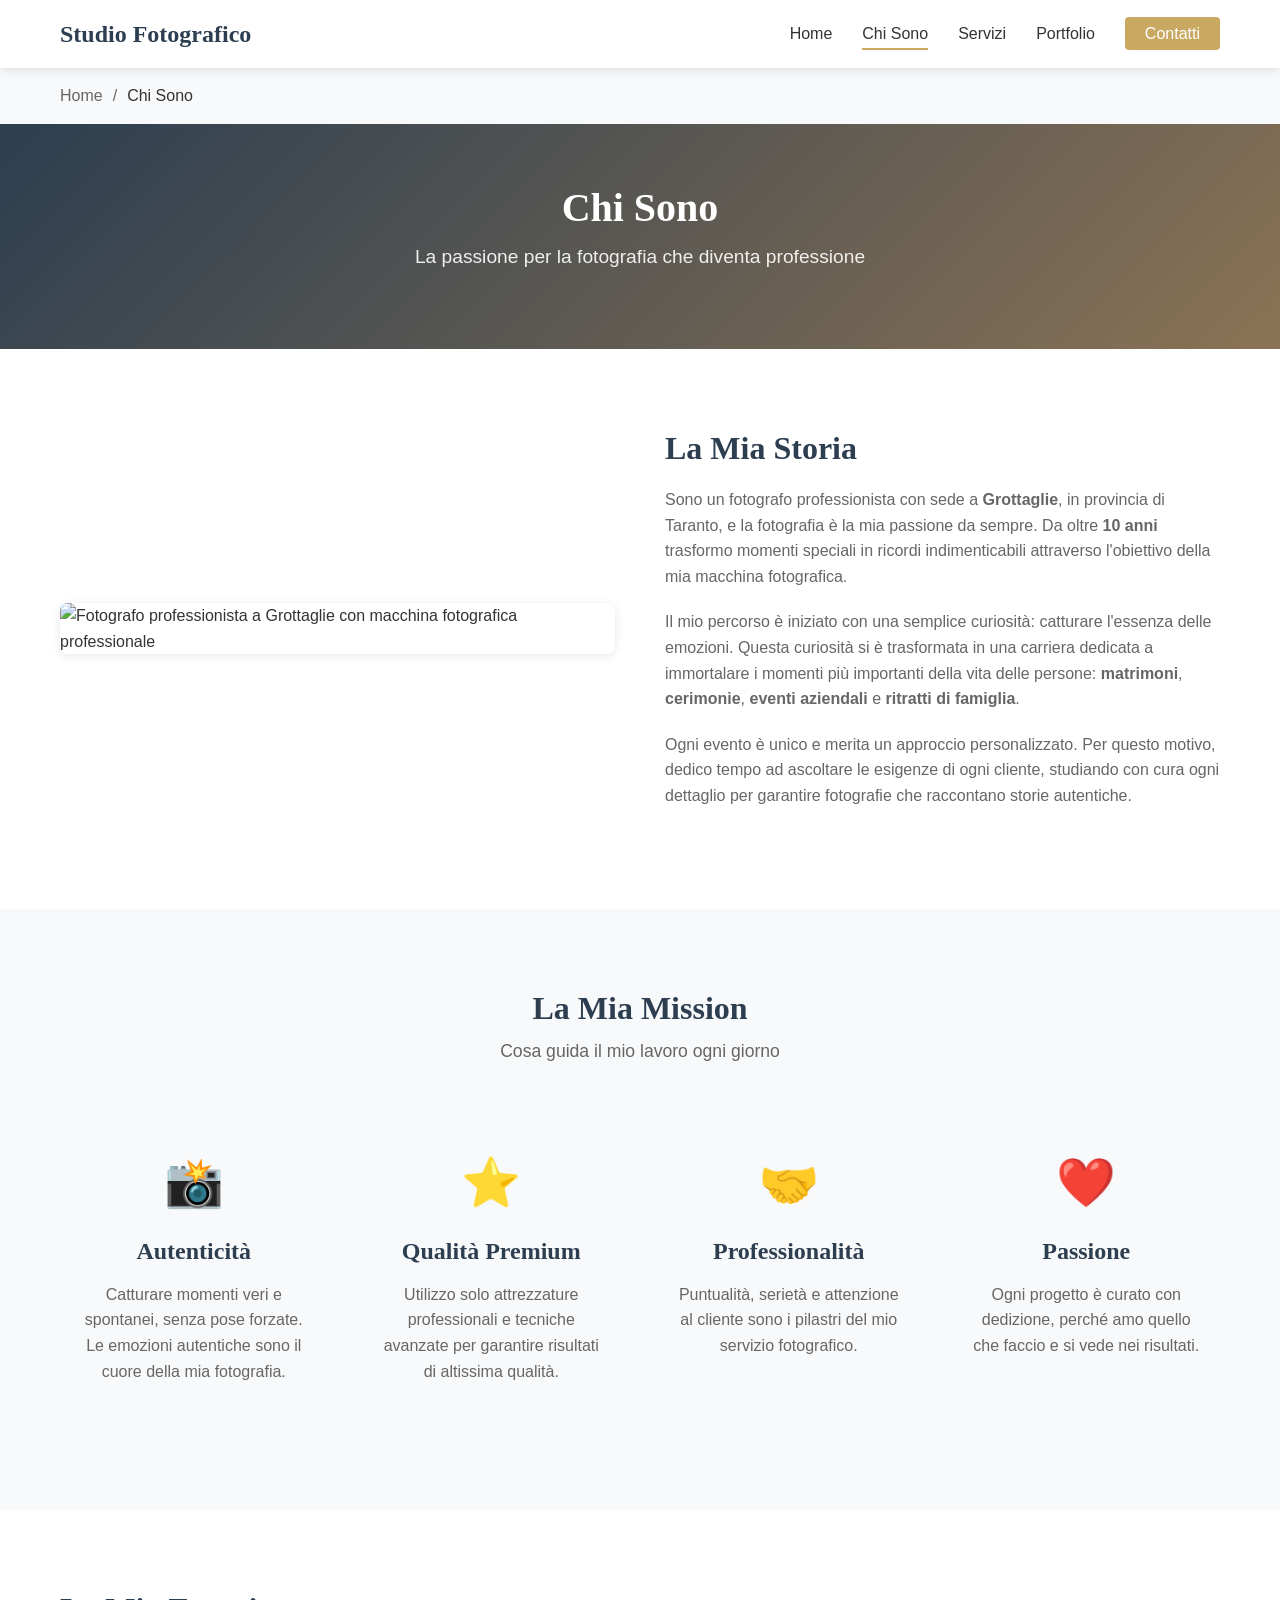
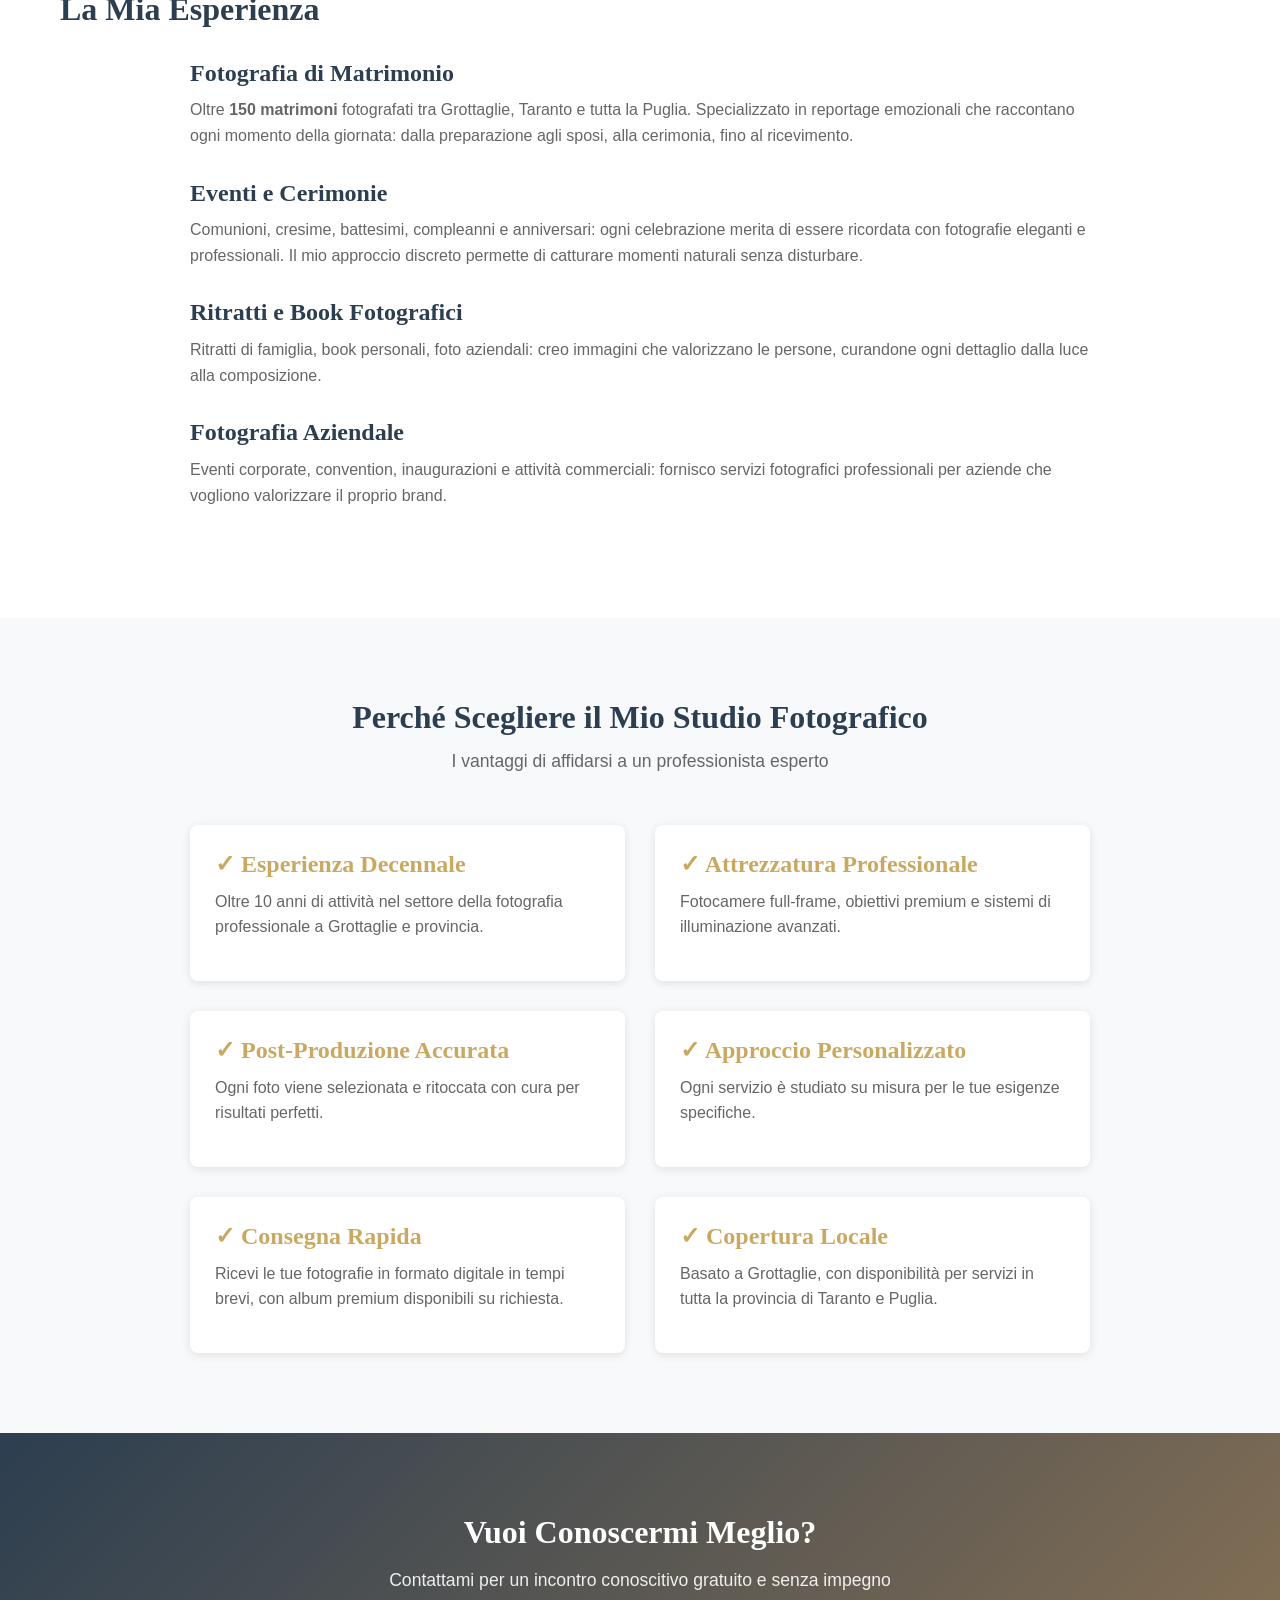
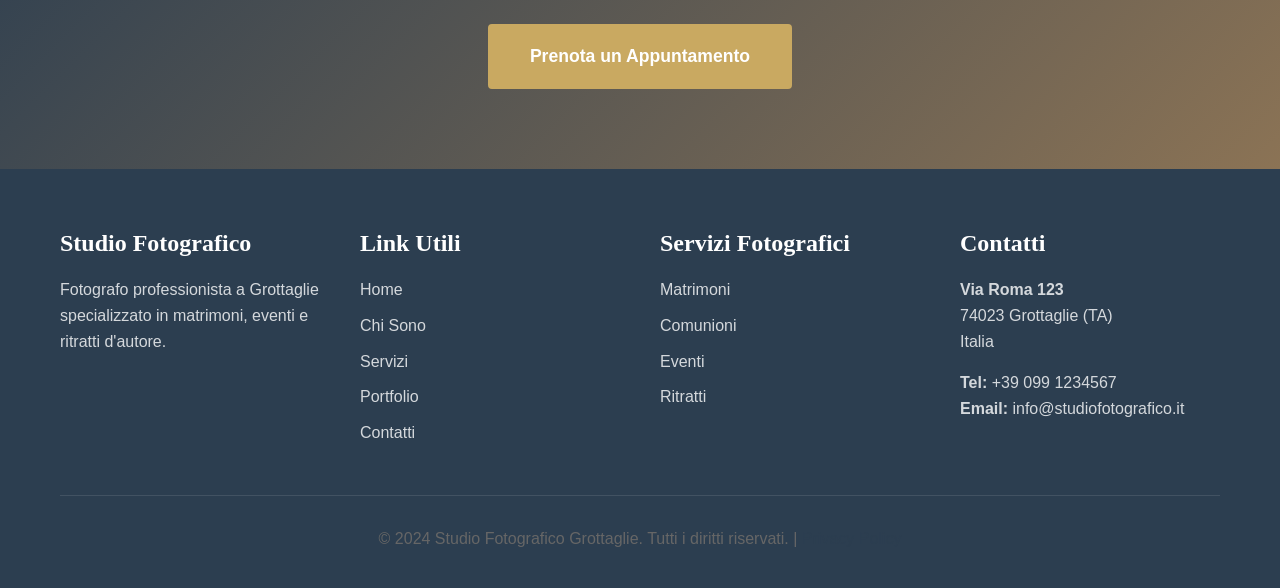
==== about.html @ 4cfaf6b9 "Sito web fotografo completo con SEO e landing pages Implementazione completa di un sito web statico " ====
<!DOCTYPE html>
<html lang="it">
<head>
    <meta charset="UTF-8">
    <meta name="viewport" content="width=device-width, initial-scale=1.0">
    <meta name="description" content="Scopri la storia e la passione dietro al nostro studio fotografico. Fotografo professionista a Grottaglie con oltre 10 anni di esperienza in matrimoni, eventi e ritratti.">
    <meta name="keywords" content="fotografo Grottaglie chi sono, studio fotografico Grottaglie, fotografo professionista Taranto, fotografo esperto matrimoni">
    <meta name="author" content="Studio Fotografico Grottaglie">

    <!-- Open Graph / Facebook -->
    <meta property="og:type" content="website">
    <meta property="og:url" content="https://www.tuodominio.it/about.html">
    <meta property="og:title" content="Chi Sono | Fotografo Professionista a Grottaglie">
    <meta property="og:description" content="Scopri la storia e la passione dietro al nostro studio fotografico. Oltre 10 anni di esperienza in matrimoni, eventi e ritratti.">
    <meta property="og:image" content="https://www.tuodominio.it/images/og-image.jpg">

    <!-- Twitter -->
    <meta property="twitter:card" content="summary_large_image">
    <meta property="twitter:url" content="https://www.tuodominio.it/about.html">
    <meta property="twitter:title" content="Chi Sono | Fotografo Professionista a Grottaglie">
    <meta property="twitter:description" content="Scopri la storia e la passione dietro al nostro studio fotografico.">
    <meta property="twitter:image" content="https://www.tuodominio.it/images/og-image.jpg">

    <title>Chi Sono | Fotografo Professionista a Grottaglie</title>

    <link rel="stylesheet" href="css/style.css">
    <link rel="canonical" href="https://www.tuodominio.it/about.html">
</head>
<body>
    <!-- Navigation -->
    <nav class="navbar" id="navbar">
        <div class="container">
            <a href="index.html" class="logo">Studio Fotografico</a>
            <button class="nav-toggle" id="navToggle" aria-label="Toggle navigation">
                <span></span>
                <span></span>
                <span></span>
            </button>
            <ul class="nav-menu" id="navMenu">
                <li><a href="index.html">Home</a></li>
                <li><a href="about.html" class="active">Chi Sono</a></li>
                <li><a href="services.html">Servizi</a></li>
                <li><a href="portfolio.html">Portfolio</a></li>
                <li><a href="contact.html" class="cta-link">Contatti</a></li>
            </ul>
        </div>
    </nav>

    <!-- Breadcrumb -->
    <nav class="breadcrumb" aria-label="breadcrumb">
        <div class="container">
            <ol>
                <li><a href="index.html">Home</a></li>
                <li aria-current="page">Chi Sono</li>
            </ol>
        </div>
    </nav>

    <!-- Page Header -->
    <header class="page-header">
        <div class="container">
            <h1>Chi Sono</h1>
            <p>La passione per la fotografia che diventa professione</p>
        </div>
    </header>

    <!-- About Story Section -->
    <section class="about-story section">
        <div class="container">
            <div class="about-story-grid">
                <div class="about-story-image">
                    <img src="images/photographer.jpg" alt="Fotografo professionista a Grottaglie con macchina fotografica professionale" loading="lazy">
                </div>
                <div class="about-story-content">
                    <h2>La Mia Storia</h2>
                    <p>Sono un fotografo professionista con sede a <strong>Grottaglie</strong>, in provincia di Taranto, e la fotografia è la mia passione da sempre. Da oltre <strong>10 anni</strong> trasformo momenti speciali in ricordi indimenticabili attraverso l'obiettivo della mia macchina fotografica.</p>

                    <p>Il mio percorso è iniziato con una semplice curiosità: catturare l'essenza delle emozioni. Questa curiosità si è trasformata in una carriera dedicata a immortalare i momenti più importanti della vita delle persone: <strong>matrimoni</strong>, <strong>cerimonie</strong>, <strong>eventi aziendali</strong> e <strong>ritratti di famiglia</strong>.</p>

                    <p>Ogni evento è unico e merita un approccio personalizzato. Per questo motivo, dedico tempo ad ascoltare le esigenze di ogni cliente, studiando con cura ogni dettaglio per garantire fotografie che raccontano storie autentiche.</p>
                </div>
            </div>
        </div>
    </section>

    <!-- Mission Section -->
    <section class="mission section section-alt">
        <div class="container">
            <div class="section-header">
                <h2>La Mia Mission</h2>
                <p>Cosa guida il mio lavoro ogni giorno</p>
            </div>
            <div class="mission-grid">
                <article class="mission-card">
                    <div class="mission-icon">📸</div>
                    <h3>Autenticità</h3>
                    <p>Catturare momenti veri e spontanei, senza pose forzate. Le emozioni autentiche sono il cuore della mia fotografia.</p>
                </article>
                <article class="mission-card">
                    <div class="mission-icon">⭐</div>
                    <h3>Qualità Premium</h3>
                    <p>Utilizzo solo attrezzature professionali e tecniche avanzate per garantire risultati di altissima qualità.</p>
                </article>
                <article class="mission-card">
                    <div class="mission-icon">🤝</div>
                    <h3>Professionalità</h3>
                    <p>Puntualità, serietà e attenzione al cliente sono i pilastri del mio servizio fotografico.</p>
                </article>
                <article class="mission-card">
                    <div class="mission-icon">❤️</div>
                    <h3>Passione</h3>
                    <p>Ogni progetto è curato con dedizione, perché amo quello che faccio e si vede nei risultati.</p>
                </article>
            </div>
        </div>
    </section>

    <!-- Experience Section -->
    <section class="experience section">
        <div class="container">
            <h2>La Mia Esperienza</h2>
            <div class="experience-content">
                <div class="experience-item">
                    <h3>Fotografia di Matrimonio</h3>
                    <p>Oltre <strong>150 matrimoni</strong> fotografati tra Grottaglie, Taranto e tutta la Puglia. Specializzato in reportage emozionali che raccontano ogni momento della giornata: dalla preparazione agli sposi, alla cerimonia, fino al ricevimento.</p>
                </div>
                <div class="experience-item">
                    <h3>Eventi e Cerimonie</h3>
                    <p>Comunioni, cresime, battesimi, compleanni e anniversari: ogni celebrazione merita di essere ricordata con fotografie eleganti e professionali. Il mio approccio discreto permette di catturare momenti naturali senza disturbare.</p>
                </div>
                <div class="experience-item">
                    <h3>Ritratti e Book Fotografici</h3>
                    <p>Ritratti di famiglia, book personali, foto aziendali: creo immagini che valorizzano le persone, curandone ogni dettaglio dalla luce alla composizione.</p>
                </div>
                <div class="experience-item">
                    <h3>Fotografia Aziendale</h3>
                    <p>Eventi corporate, convention, inaugurazioni e attività commerciali: fornisco servizi fotografici professionali per aziende che vogliono valorizzare il proprio brand.</p>
                </div>
            </div>
        </div>
    </section>

    <!-- Why Choose Section -->
    <section class="why-choose section section-alt">
        <div class="container">
            <div class="section-header">
                <h2>Perché Scegliere il Mio Studio Fotografico</h2>
                <p>I vantaggi di affidarsi a un professionista esperto</p>
            </div>
            <div class="why-choose-grid">
                <div class="why-choose-item">
                    <h3>✓ Esperienza Decennale</h3>
                    <p>Oltre 10 anni di attività nel settore della fotografia professionale a Grottaglie e provincia.</p>
                </div>
                <div class="why-choose-item">
                    <h3>✓ Attrezzatura Professionale</h3>
                    <p>Fotocamere full-frame, obiettivi premium e sistemi di illuminazione avanzati.</p>
                </div>
                <div class="why-choose-item">
                    <h3>✓ Post-Produzione Accurata</h3>
                    <p>Ogni foto viene selezionata e ritoccata con cura per risultati perfetti.</p>
                </div>
                <div class="why-choose-item">
                    <h3>✓ Approccio Personalizzato</h3>
                    <p>Ogni servizio è studiato su misura per le tue esigenze specifiche.</p>
                </div>
                <div class="why-choose-item">
                    <h3>✓ Consegna Rapida</h3>
                    <p>Ricevi le tue fotografie in formato digitale in tempi brevi, con album premium disponibili su richiesta.</p>
                </div>
                <div class="why-choose-item">
                    <h3>✓ Copertura Locale</h3>
                    <p>Basato a Grottaglie, con disponibilità per servizi in tutta la provincia di Taranto e Puglia.</p>
                </div>
            </div>
        </div>
    </section>

    <!-- CTA Section -->
    <section class="cta-section section">
        <div class="container">
            <div class="cta-content">
                <h2>Vuoi Conoscermi Meglio?</h2>
                <p>Contattami per un incontro conoscitivo gratuito e senza impegno</p>
                <a href="contact.html" class="btn btn-primary btn-large">Prenota un Appuntamento</a>
            </div>
        </div>
    </section>

    <!-- Footer -->
    <footer class="footer">
        <div class="container">
            <div class="footer-grid">
                <div class="footer-col">
                    <h3>Studio Fotografico</h3>
                    <p>Fotografo professionista a Grottaglie specializzato in matrimoni, eventi e ritratti d'autore.</p>
                </div>
                <div class="footer-col">
                    <h3>Link Utili</h3>
                    <ul>
                        <li><a href="index.html">Home</a></li>
                        <li><a href="about.html">Chi Sono</a></li>
                        <li><a href="services.html">Servizi</a></li>
                        <li><a href="portfolio.html">Portfolio</a></li>
                        <li><a href="contact.html">Contatti</a></li>
                    </ul>
                </div>
                <div class="footer-col">
                    <h3>Servizi Fotografici</h3>
                    <ul>
                        <li><a href="services.html#matrimoni">Matrimoni</a></li>
                        <li><a href="services.html#comunioni">Comunioni</a></li>
                        <li><a href="services.html#eventi">Eventi</a></li>
                        <li><a href="services.html#ritratti">Ritratti</a></li>
                    </ul>
                </div>
                <div class="footer-col">
                    <h3>Contatti</h3>
                    <address>
                        <p><strong>Via Roma 123</strong><br>
                        74023 Grottaglie (TA)<br>
                        Italia</p>
                        <p><strong>Tel:</strong> <a href="tel:+390991234567">+39 099 1234567</a><br>
                        <strong>Email:</strong> <a href="mailto:info@studiofotografico.it">info@studiofotografico.it</a></p>
                    </address>
                </div>
            </div>
            <div class="footer-bottom">
                <p>&copy; 2024 Studio Fotografico Grottaglie. Tutti i diritti riservati. | <a href="#">Privacy Policy</a></p>
            </div>
        </div>
    </footer>

    <script src="js/main.js"></script>
</body>
</html>
---- css/style.css ----
/* ==========================================
   FOTOGRAFO GROTTAGLIE - STYLE.CSS
   Professional, SEO-optimized, responsive CSS
   ========================================== */

/* CSS VARIABLES */
:root {
    --primary-color: #2c3e50;
    --secondary-color: #c9a961;
    --accent-color: #8b7355;
    --text-dark: #333333;
    --text-light: #666666;
    --bg-light: #f8f9fa;
    --bg-white: #ffffff;
    --border-color: #e0e0e0;
    --shadow: 0 2px 10px rgba(0, 0, 0, 0.1);
    --shadow-hover: 0 4px 20px rgba(0, 0, 0, 0.15);
    --transition: all 0.3s ease;
    --font-primary: 'Segoe UI', Tahoma, Geneva, Verdana, sans-serif;
    --font-heading: Georgia, 'Times New Roman', serif;
}

/* RESET & BASE */
* {
    margin: 0;
    padding: 0;
    box-sizing: border-box;
}

html {
    scroll-behavior: smooth;
    font-size: 16px;
}

body {
    font-family: var(--font-primary);
    color: var(--text-dark);
    line-height: 1.6;
    background-color: var(--bg-white);
    overflow-x: hidden;
}

img {
    max-width: 100%;
    height: auto;
    display: block;
}

a {
    color: var(--primary-color);
    text-decoration: none;
    transition: var(--transition);
}

a:hover {
    color: var(--secondary-color);
}

/* TYPOGRAPHY */
h1, h2, h3, h4, h5, h6 {
    font-family: var(--font-heading);
    line-height: 1.2;
    margin-bottom: 1rem;
    color: var(--primary-color);
}

h1 {
    font-size: 2.5rem;
    font-weight: 700;
}

h2 {
    font-size: 2rem;
    font-weight: 600;
}

h3 {
    font-size: 1.5rem;
    font-weight: 600;
}

p {
    margin-bottom: 1rem;
    color: var(--text-light);
}

/* CONTAINER */
.container {
    max-width: 1200px;
    margin: 0 auto;
    padding: 0 20px;
}

/* SECTIONS */
.section {
    padding: 80px 0;
}

.section-sm {
    padding: 40px 0;
}

.section-alt {
    background-color: var(--bg-light);
}

.section-header {
    text-align: center;
    margin-bottom: 50px;
}

.section-header h2 {
    margin-bottom: 10px;
}

.section-header p {
    font-size: 1.1rem;
    color: var(--text-light);
}

/* BUTTONS */
.btn {
    display: inline-block;
    padding: 12px 30px;
    border-radius: 4px;
    font-weight: 600;
    text-align: center;
    cursor: pointer;
    transition: var(--transition);
    border: 2px solid transparent;
    font-size: 1rem;
}

.btn-primary {
    background-color: var(--secondary-color);
    color: var(--bg-white);
    border-color: var(--secondary-color);
}

.btn-primary:hover {
    background-color: var(--accent-color);
    border-color: var(--accent-color);
    color: var(--bg-white);
    transform: translateY(-2px);
    box-shadow: var(--shadow-hover);
}

.btn-secondary {
    background-color: transparent;
    color: var(--bg-white);
    border-color: var(--bg-white);
}

.btn-secondary:hover {
    background-color: var(--bg-white);
    color: var(--primary-color);
}

.btn-outline {
    background-color: transparent;
    color: var(--primary-color);
    border-color: var(--primary-color);
}

.btn-outline:hover {
    background-color: var(--primary-color);
    color: var(--bg-white);
}

.btn-large {
    padding: 16px 40px;
    font-size: 1.1rem;
}

.btn-small {
    padding: 8px 20px;
    font-size: 0.9rem;
}

/* NAVIGATION */
.navbar {
    background-color: var(--bg-white);
    box-shadow: var(--shadow);
    position: sticky;
    top: 0;
    z-index: 1000;
    transition: var(--transition);
}

.navbar .container {
    display: flex;
    justify-content: space-between;
    align-items: center;
    padding: 15px 20px;
}

.logo {
    font-size: 1.5rem;
    font-weight: 700;
    font-family: var(--font-heading);
    color: var(--primary-color);
}

.nav-menu {
    display: flex;
    list-style: none;
    gap: 30px;
    align-items: center;
}

.nav-menu a {
    font-weight: 500;
    color: var(--text-dark);
    padding: 8px 0;
    position: relative;
}

.nav-menu a::after {
    content: '';
    position: absolute;
    bottom: 0;
    left: 0;
    width: 0;
    height: 2px;
    background-color: var(--secondary-color);
    transition: var(--transition);
}

.nav-menu a:hover::after,
.nav-menu a.active::after {
    width: 100%;
}

.cta-link {
    background-color: var(--secondary-color);
    color: var(--bg-white) !important;
    padding: 8px 20px !important;
    border-radius: 4px;
}

.cta-link:hover {
    background-color: var(--accent-color);
}

.cta-link::after {
    display: none;
}

.nav-toggle {
    display: none;
    flex-direction: column;
    background: none;
    border: none;
    cursor: pointer;
    gap: 5px;
}

.nav-toggle span {
    width: 25px;
    height: 3px;
    background-color: var(--primary-color);
    transition: var(--transition);
}

/* BREADCRUMB */
.breadcrumb {
    background-color: var(--bg-light);
    padding: 15px 0;
}

.breadcrumb ol {
    display: flex;
    list-style: none;
    gap: 10px;
    align-items: center;
}

.breadcrumb ol li:not(:last-child)::after {
    content: '/';
    margin-left: 10px;
    color: var(--text-light);
}

.breadcrumb a {
    color: var(--text-light);
}

.breadcrumb a:hover {
    color: var(--secondary-color);
}

/* HERO SECTION */
.hero {
    position: relative;
    height: 90vh;
    min-height: 600px;
    display: flex;
    align-items: center;
    justify-content: center;
    background-image: url('../images/hero-bg.jpg');
    background-size: cover;
    background-position: center;
    background-attachment: fixed;
    color: var(--bg-white);
    text-align: center;
}

.hero-overlay {
    position: absolute;
    top: 0;
    left: 0;
    width: 100%;
    height: 100%;
    background: linear-gradient(135deg, rgba(44, 62, 80, 0.8), rgba(139, 115, 85, 0.6));
}

.hero-content {
    position: relative;
    z-index: 2;
    max-width: 800px;
    padding: 0 20px;
    animation: fadeInUp 1s ease;
}

.hero-title {
    font-size: 3rem;
    color: var(--bg-white);
    margin-bottom: 20px;
    text-shadow: 2px 2px 4px rgba(0, 0, 0, 0.3);
}

.hero-subtitle {
    font-size: 1.3rem;
    margin-bottom: 30px;
    color: var(--bg-white);
}

.hero-content .btn {
    margin: 10px;
}

.scroll-indicator {
    position: absolute;
    bottom: 30px;
    left: 50%;
    transform: translateX(-50%);
    animation: bounce 2s infinite;
    color: var(--bg-white);
}

/* PAGE HEADER */
.page-header {
    background: linear-gradient(135deg, var(--primary-color), var(--accent-color));
    color: var(--bg-white);
    padding: 60px 0;
    text-align: center;
}

.page-header h1 {
    color: var(--bg-white);
    font-size: 2.5rem;
    margin-bottom: 10px;
}

.page-header p {
    font-size: 1.2rem;
    color: rgba(255, 255, 255, 0.9);
}

/* SERVICES PREVIEW */
.services-grid {
    display: grid;
    grid-template-columns: repeat(auto-fit, minmax(300px, 1fr));
    gap: 30px;
}

.service-card {
    background: var(--bg-white);
    padding: 40px 30px;
    border-radius: 8px;
    box-shadow: var(--shadow);
    text-align: center;
    transition: var(--transition);
}

.service-card:hover {
    transform: translateY(-10px);
    box-shadow: var(--shadow-hover);
}

.service-icon {
    font-size: 3rem;
    margin-bottom: 20px;
}

.service-card h3 {
    margin-bottom: 15px;
}

.service-link {
    display: inline-block;
    margin-top: 15px;
    color: var(--secondary-color);
    font-weight: 600;
}

.service-link:hover {
    color: var(--accent-color);
}

/* ABOUT PREVIEW */
.about-preview-grid {
    display: grid;
    grid-template-columns: 1fr 1fr;
    gap: 50px;
    align-items: center;
}

.about-preview-image img {
    border-radius: 8px;
    box-shadow: var(--shadow);
}

.about-preview-content h2 {
    margin-bottom: 20px;
}

.about-preview-content .btn {
    margin-top: 20px;
}

/* PORTFOLIO PREVIEW */
.portfolio-grid {
    display: grid;
    grid-template-columns: repeat(auto-fit, minmax(250px, 1fr));
    gap: 20px;
    margin-bottom: 40px;
}

.portfolio-item {
    position: relative;
    overflow: hidden;
    border-radius: 8px;
    aspect-ratio: 1 / 1;
    cursor: pointer;
}

.portfolio-item img {
    width: 100%;
    height: 100%;
    object-fit: cover;
    transition: var(--transition);
}

.portfolio-overlay {
    position: absolute;
    top: 0;
    left: 0;
    width: 100%;
    height: 100%;
    background: rgba(44, 62, 80, 0.8);
    display: flex;
    align-items: center;
    justify-content: center;
    opacity: 0;
    transition: var(--transition);
    color: var(--bg-white);
    font-size: 1.2rem;
    font-weight: 600;
}

.portfolio-item:hover img {
    transform: scale(1.1);
}

.portfolio-item:hover .portfolio-overlay {
    opacity: 1;
}

.text-center {
    text-align: center;
}

/* TESTIMONIALS */
.testimonials-grid {
    display: grid;
    grid-template-columns: repeat(auto-fit, minmax(300px, 1fr));
    gap: 30px;
}

.testimonial-card {
    background: var(--bg-white);
    padding: 30px;
    border-radius: 8px;
    box-shadow: var(--shadow);
}

.testimonial-stars {
    color: var(--secondary-color);
    font-size: 1.3rem;
    margin-bottom: 15px;
}

.testimonial-text {
    font-style: italic;
    margin-bottom: 15px;
    color: var(--text-dark);
}

.testimonial-author {
    font-weight: 600;
    color: var(--primary-color);
}

/* CTA SECTION */
.cta-section {
    background: linear-gradient(135deg, var(--primary-color), var(--accent-color));
    color: var(--bg-white);
    text-align: center;
}

.cta-content h2 {
    color: var(--bg-white);
    margin-bottom: 15px;
}

.cta-content p {
    color: rgba(255, 255, 255, 0.9);
    font-size: 1.1rem;
    margin-bottom: 30px;
}

/* ABOUT PAGE */
.about-story-grid {
    display: grid;
    grid-template-columns: 1fr 1fr;
    gap: 50px;
    align-items: center;
}

.about-story-image img {
    border-radius: 8px;
    box-shadow: var(--shadow);
}

.about-story-content h2 {
    margin-bottom: 20px;
}

.about-story-content p {
    margin-bottom: 20px;
}

.mission-grid {
    display: grid;
    grid-template-columns: repeat(auto-fit, minmax(250px, 1fr));
    gap: 30px;
}

.mission-card {
    text-align: center;
    padding: 30px 20px;
}

.mission-icon {
    font-size: 3rem;
    margin-bottom: 15px;
}

.experience-content {
    max-width: 900px;
    margin: 30px auto;
}

.experience-item {
    margin-bottom: 30px;
}

.experience-item h3 {
    margin-bottom: 10px;
}

.why-choose-grid {
    display: grid;
    grid-template-columns: repeat(auto-fit, minmax(300px, 1fr));
    gap: 30px;
    max-width: 900px;
    margin: 0 auto;
}

.why-choose-item {
    background: var(--bg-white);
    padding: 25px;
    border-radius: 8px;
    box-shadow: var(--shadow);
}

.why-choose-item h3 {
    color: var(--secondary-color);
    margin-bottom: 10px;
}

/* SERVICES PAGE */
.services-nav {
    background-color: var(--bg-light);
}

.quick-nav {
    display: flex;
    flex-wrap: wrap;
    justify-content: center;
    gap: 15px;
}

.quick-nav a {
    padding: 10px 20px;
    background-color: var(--bg-white);
    border-radius: 4px;
    color: var(--primary-color);
    font-weight: 500;
    box-shadow: var(--shadow);
    transition: var(--transition);
}

.quick-nav a:hover {
    background-color: var(--secondary-color);
    color: var(--bg-white);
}

.service-detail-grid {
    display: grid;
    grid-template-columns: 1fr 1fr;
    gap: 50px;
    align-items: start;
}

.service-detail-grid-reverse {
    direction: rtl;
}

.service-detail-grid-reverse > * {
    direction: ltr;
}

.service-detail-image img {
    border-radius: 8px;
    box-shadow: var(--shadow);
}

.service-intro {
    font-size: 1.1rem;
    color: var(--text-dark);
    font-weight: 500;
    margin-bottom: 25px;
}

.service-list {
    list-style: none;
    margin: 20px 0;
}

.service-list li {
    padding: 8px 0;
    color: var(--text-light);
}

.service-detail-content .btn {
    margin-top: 20px;
    margin-right: 10px;
}

.pricing-content {
    max-width: 800px;
    margin: 0 auto;
    text-align: center;
}

/* PORTFOLIO PAGE */
.portfolio-filter {
    background-color: var(--bg-light);
}

.filter-buttons {
    display: flex;
    flex-wrap: wrap;
    justify-content: center;
    gap: 15px;
}

.filter-btn {
    padding: 10px 25px;
    background-color: var(--bg-white);
    border: 2px solid var(--border-color);
    border-radius: 4px;
    cursor: pointer;
    font-weight: 500;
    color: var(--text-dark);
    transition: var(--transition);
}

.filter-btn:hover,
.filter-btn.active {
    background-color: var(--secondary-color);
    color: var(--bg-white);
    border-color: var(--secondary-color);
}

.gallery-grid {
    display: grid;
    grid-template-columns: repeat(auto-fill, minmax(300px, 1fr));
    gap: 20px;
}

.gallery-item {
    position: relative;
    overflow: hidden;
    border-radius: 8px;
    aspect-ratio: 4 / 3;
}

.gallery-item img {
    width: 100%;
    height: 100%;
    object-fit: cover;
    transition: var(--transition);
}

.gallery-overlay {
    position: absolute;
    top: 0;
    left: 0;
    width: 100%;
    height: 100%;
    background: rgba(44, 62, 80, 0.9);
    display: flex;
    flex-direction: column;
    align-items: center;
    justify-content: center;
    opacity: 0;
    transition: var(--transition);
    padding: 20px;
    text-align: center;
}

.gallery-overlay h3 {
    color: var(--bg-white);
    margin-bottom: 5px;
}

.gallery-overlay p {
    color: rgba(255, 255, 255, 0.8);
    margin-bottom: 15px;
}

.gallery-view-btn {
    padding: 8px 20px;
    background-color: var(--secondary-color);
    color: var(--bg-white);
    border: none;
    border-radius: 4px;
    cursor: pointer;
    font-weight: 600;
    transition: var(--transition);
}

.gallery-view-btn:hover {
    background-color: var(--accent-color);
}

.gallery-item:hover img {
    transform: scale(1.1);
}

.gallery-item:hover .gallery-overlay {
    opacity: 1;
}

.gallery-item.hidden {
    display: none;
}

/* LIGHTBOX */
.lightbox {
    display: none;
    position: fixed;
    top: 0;
    left: 0;
    width: 100%;
    height: 100%;
    background-color: rgba(0, 0, 0, 0.95);
    z-index: 9999;
    align-items: center;
    justify-content: center;
}

.lightbox.active {
    display: flex;
}

.lightbox-content {
    max-width: 90%;
    max-height: 90%;
    position: relative;
}

.lightbox-content img {
    max-width: 100%;
    max-height: 80vh;
    border-radius: 4px;
}

.lightbox-caption {
    text-align: center;
    color: var(--bg-white);
    margin-top: 20px;
}

.lightbox-caption h3 {
    color: var(--bg-white);
}

.lightbox-caption p {
    color: rgba(255, 255, 255, 0.8);
}

.lightbox-close,
.lightbox-prev,
.lightbox-next {
    position: absolute;
    background: rgba(255, 255, 255, 0.1);
    color: var(--bg-white);
    border: none;
    font-size: 2rem;
    cursor: pointer;
    padding: 10px 15px;
    transition: var(--transition);
    border-radius: 4px;
}

.lightbox-close {
    top: 20px;
    right: 20px;
}

.lightbox-prev {
    top: 50%;
    left: 20px;
    transform: translateY(-50%);
}

.lightbox-next {
    top: 50%;
    right: 20px;
    transform: translateY(-50%);
}

.lightbox-close:hover,
.lightbox-prev:hover,
.lightbox-next:hover {
    background: rgba(255, 255, 255, 0.3);
}

/* CONTACT PAGE */
.contact-grid {
    display: grid;
    grid-template-columns: 1.5fr 1fr;
    gap: 50px;
}

.contact-form-wrapper h2 {
    margin-bottom: 15px;
}

.form-intro {
    margin-bottom: 30px;
    color: var(--text-light);
}

.contact-form {
    background: var(--bg-white);
}

.form-group {
    margin-bottom: 20px;
}

.form-group label {
    display: block;
    margin-bottom: 8px;
    font-weight: 500;
    color: var(--text-dark);
}

.form-group input,
.form-group select,
.form-group textarea {
    width: 100%;
    padding: 12px;
    border: 2px solid var(--border-color);
    border-radius: 4px;
    font-family: var(--font-primary);
    font-size: 1rem;
    transition: var(--transition);
}

.form-group input:focus,
.form-group select:focus,
.form-group textarea:focus {
    outline: none;
    border-color: var(--secondary-color);
}

.checkbox-label {
    display: flex;
    align-items: start;
    gap: 10px;
    font-weight: 400;
}

.checkbox-label input {
    width: auto;
    margin-top: 5px;
}

.form-note {
    font-size: 0.9rem;
    color: var(--text-light);
    margin-top: 10px;
}

.hidden {
    display: none;
}

.contact-info-card {
    background: var(--bg-white);
    padding: 30px;
    border-radius: 8px;
    box-shadow: var(--shadow);
    margin-bottom: 30px;
}

.contact-info-card h2 {
    margin-bottom: 15px;
}

.contact-info-item {
    display: flex;
    gap: 20px;
    margin: 25px 0;
}

.contact-info-icon {
    font-size: 2rem;
}

.contact-info-content h3 {
    font-size: 1.1rem;
    margin-bottom: 5px;
}

.contact-info-content address {
    font-style: normal;
    color: var(--text-light);
}

.contact-map {
    background: var(--bg-white);
    padding: 30px;
    border-radius: 8px;
    box-shadow: var(--shadow);
}

.contact-map h3 {
    margin-bottom: 15px;
}

.map-container {
    margin: 20px 0;
    border-radius: 8px;
    overflow: hidden;
}

.map-container img {
    width: 100%;
}

.faq-grid {
    display: grid;
    grid-template-columns: repeat(auto-fit, minmax(350px, 1fr));
    gap: 30px;
    max-width: 1000px;
    margin: 0 auto;
}

.faq-item {
    background: var(--bg-white);
    padding: 25px;
    border-radius: 8px;
    box-shadow: var(--shadow);
}

.faq-item h3 {
    margin-bottom: 10px;
    font-size: 1.1rem;
}

/* FOOTER */
.footer {
    background-color: var(--primary-color);
    color: var(--bg-white);
    padding: 60px 0 20px;
}

.footer-grid {
    display: grid;
    grid-template-columns: repeat(auto-fit, minmax(250px, 1fr));
    gap: 40px;
    margin-bottom: 40px;
}

.footer-col h3 {
    color: var(--bg-white);
    margin-bottom: 20px;
}

.footer-col p,
.footer-col address {
    color: rgba(255, 255, 255, 0.8);
    font-style: normal;
}

.footer-col ul {
    list-style: none;
}

.footer-col ul li {
    margin-bottom: 10px;
}

.footer-col a {
    color: rgba(255, 255, 255, 0.8);
}

.footer-col a:hover {
    color: var(--secondary-color);
}

.footer-bottom {
    text-align: center;
    padding-top: 30px;
    border-top: 1px solid rgba(255, 255, 255, 0.1);
    color: rgba(255, 255, 255, 0.7);
}

/* ANIMATIONS */
@keyframes fadeInUp {
    from {
        opacity: 0;
        transform: translateY(30px);
    }
    to {
        opacity: 1;
        transform: translateY(0);
    }
}

@keyframes bounce {
    0%, 20%, 50%, 80%, 100% {
        transform: translateX(-50%) translateY(0);
    }
    40% {
        transform: translateX(-50%) translateY(-10px);
    }
    60% {
        transform: translateX(-50%) translateY(-5px);
    }
}

/* RESPONSIVE DESIGN */
@media (max-width: 768px) {
    /* Typography */
    h1 {
        font-size: 2rem;
    }

    h2 {
        font-size: 1.7rem;
    }

    .hero-title {
        font-size: 2rem;
    }

    /* Navigation */
    .nav-toggle {
        display: flex;
    }

    .nav-menu {
        position: absolute;
        top: 100%;
        left: 0;
        width: 100%;
        background-color: var(--bg-white);
        flex-direction: column;
        padding: 20px;
        gap: 0;
        box-shadow: var(--shadow);
        max-height: 0;
        overflow: hidden;
        transition: max-height 0.3s ease;
    }

    .nav-menu.active {
        max-height: 400px;
    }

    .nav-menu li {
        width: 100%;
        text-align: center;
        padding: 10px 0;
        border-bottom: 1px solid var(--border-color);
    }

    /* Grids */
    .about-preview-grid,
    .about-story-grid,
    .service-detail-grid,
    .contact-grid {
        grid-template-columns: 1fr;
        gap: 30px;
    }

    .service-detail-grid-reverse {
        direction: ltr;
    }

    .portfolio-grid,
    .gallery-grid {
        grid-template-columns: repeat(auto-fit, minmax(200px, 1fr));
        gap: 15px;
    }

    /* Sections */
    .section {
        padding: 50px 0;
    }

    .hero {
        height: 70vh;
        min-height: 500px;
    }

    .hero-content .btn {
        display: block;
        margin: 10px auto;
        max-width: 250px;
    }

    /* Contact */
    .contact-grid {
        grid-template-columns: 1fr;
    }

    /* FAQ */
    .faq-grid {
        grid-template-columns: 1fr;
    }
}

@media (max-width: 480px) {
    /* Typography */
    h1 {
        font-size: 1.7rem;
    }

    .hero-title {
        font-size: 1.7rem;
    }

    .hero-subtitle {
        font-size: 1.1rem;
    }

    /* Grids */
    .services-grid,
    .testimonials-grid,
    .mission-grid {
        grid-template-columns: 1fr;
    }

    .gallery-grid,
    .portfolio-grid {
        grid-template-columns: 1fr;
    }

    /* Lightbox */
    .lightbox-prev {
        left: 10px;
    }

    .lightbox-next {
        right: 10px;
    }
}

/* PERFORMANCE OPTIMIZATIONS */
@media (prefers-reduced-motion: reduce) {
    * {
        animation-duration: 0.01ms !important;
        animation-iteration-count: 1 !important;
        transition-duration: 0.01ms !important;
    }
}
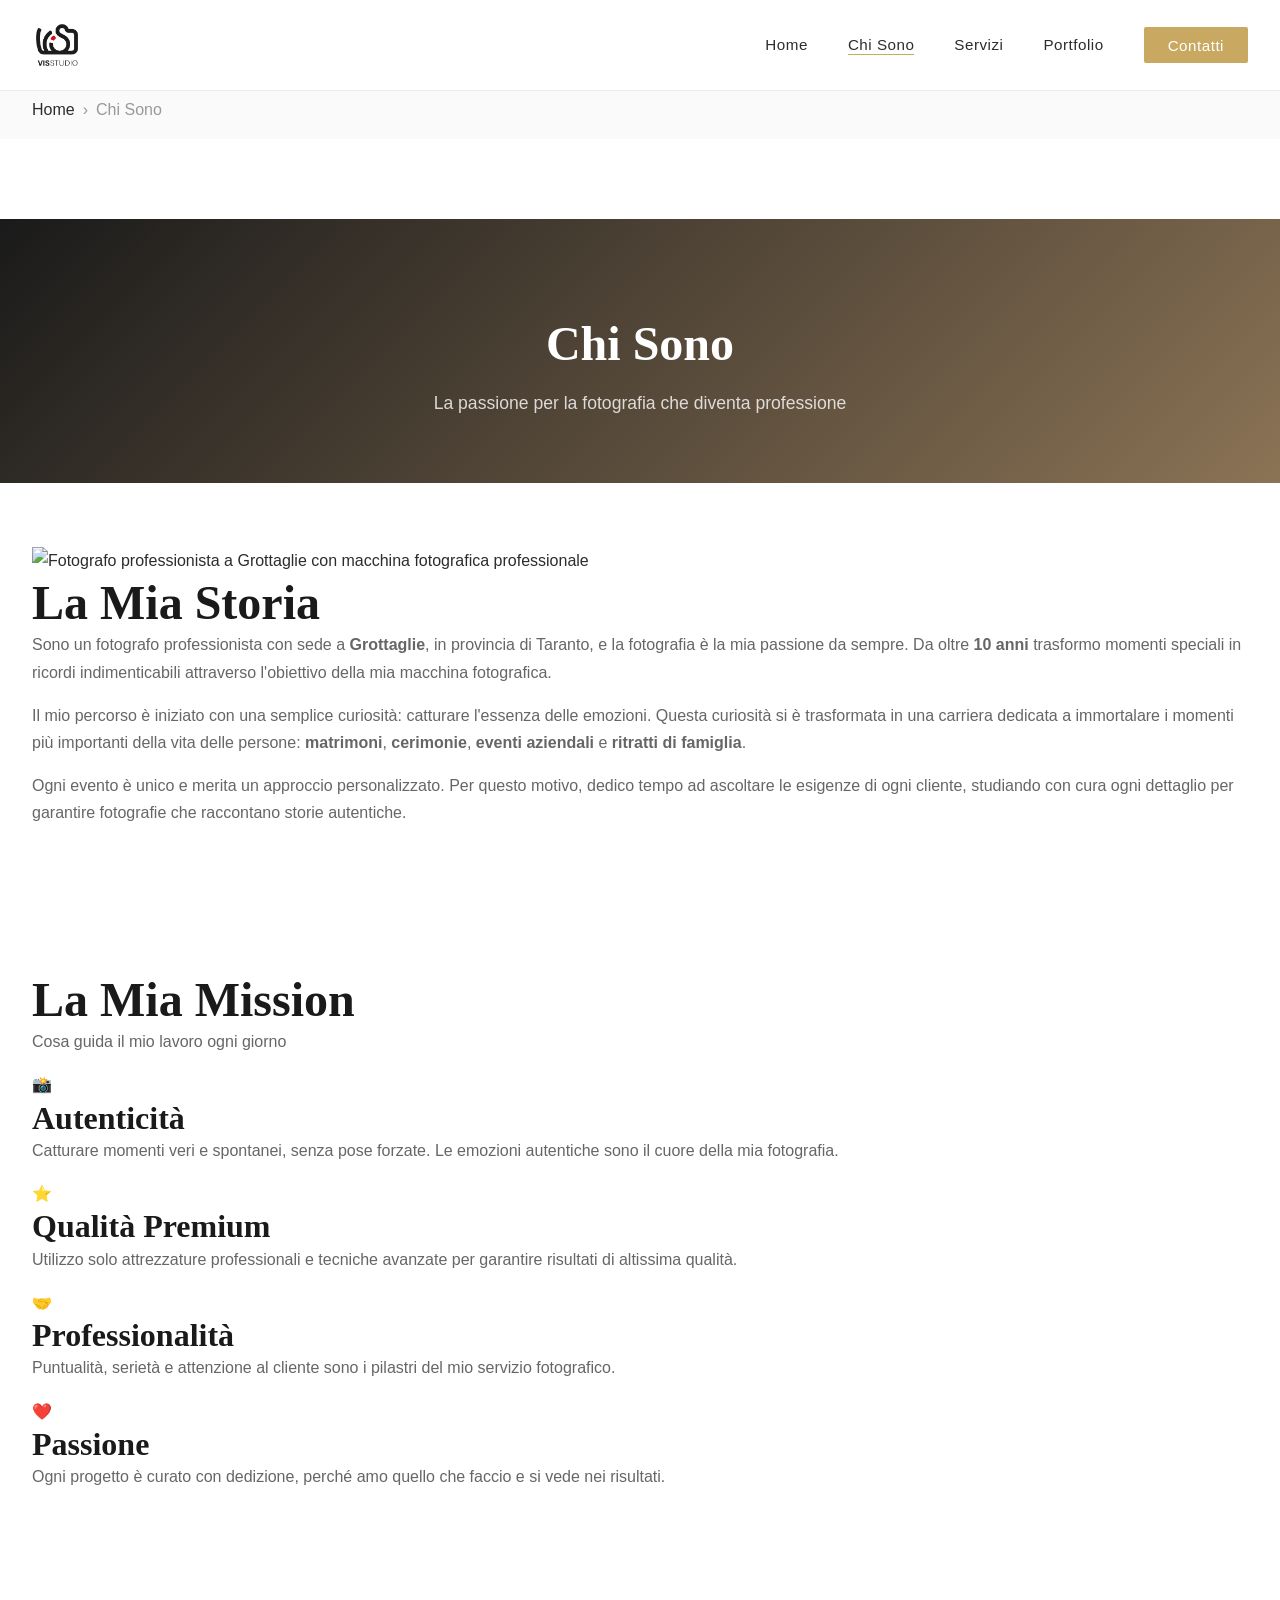
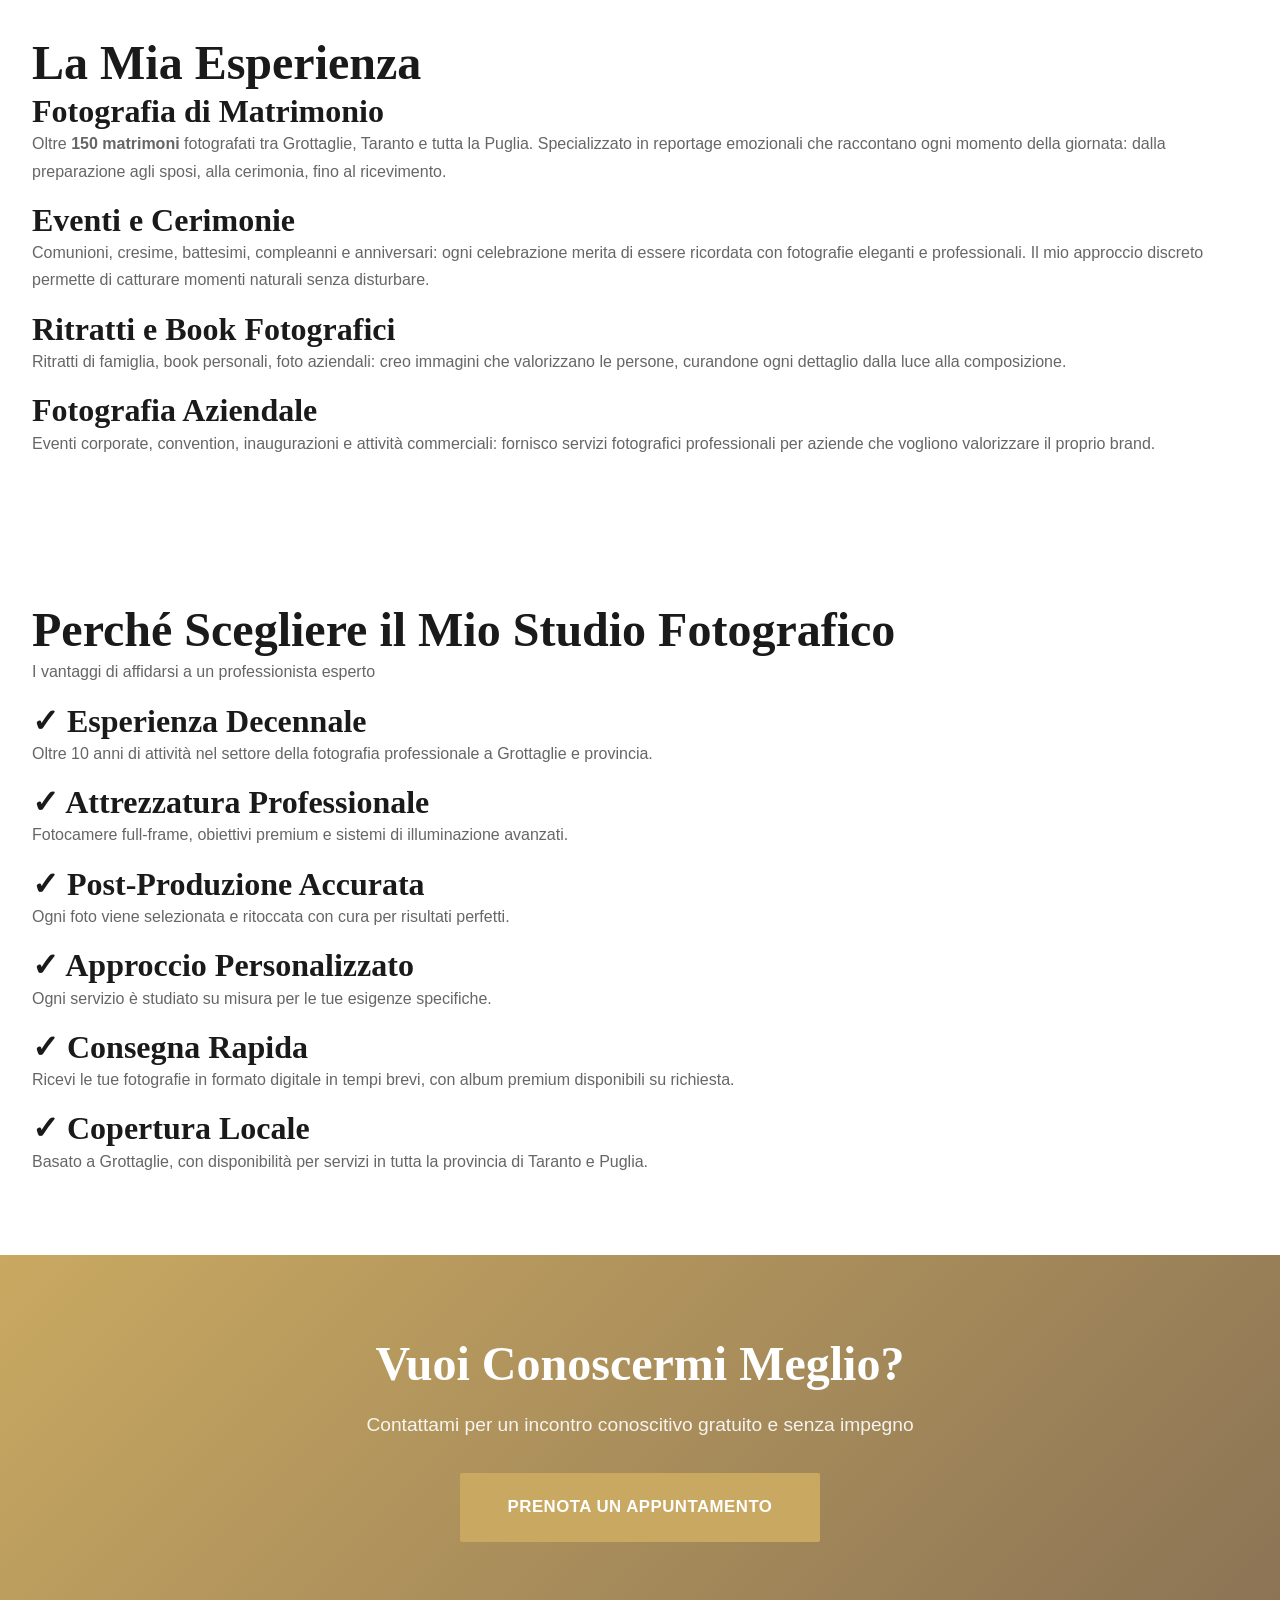
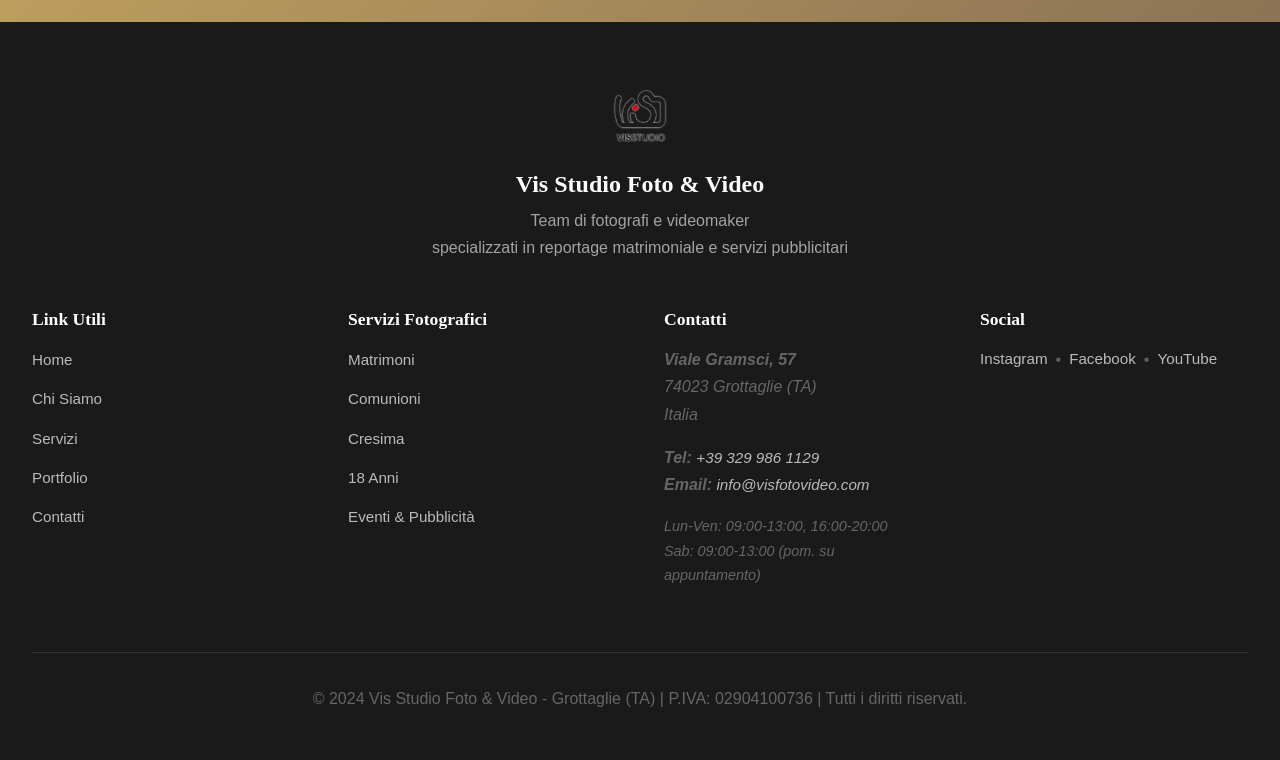
==== commit bd0f75ae: "Fix: Aggiornamento completo branding e correzione bug pagine interne Modifiche principali:  CONTACT." ====
--- a/about.html
+++ b/about.html
@@ -5,32 +5,34 @@
     <meta name="viewport" content="width=device-width, initial-scale=1.0">
     <meta name="description" content="Scopri la storia e la passione dietro al nostro studio fotografico. Fotografo professionista a Grottaglie con oltre 10 anni di esperienza in matrimoni, eventi e ritratti.">
     <meta name="keywords" content="fotografo Grottaglie chi sono, studio fotografico Grottaglie, fotografo professionista Taranto, fotografo esperto matrimoni">
-    <meta name="author" content="Studio Fotografico Grottaglie">
+    <meta name="author" content="Vis Studio Foto & Video">
 
     <!-- Open Graph / Facebook -->
     <meta property="og:type" content="website">
-    <meta property="og:url" content="https://www.tuodominio.it/about.html">
-    <meta property="og:title" content="Chi Sono | Fotografo Professionista a Grottaglie">
-    <meta property="og:description" content="Scopri la storia e la passione dietro al nostro studio fotografico. Oltre 10 anni di esperienza in matrimoni, eventi e ritratti.">
-    <meta property="og:image" content="https://www.tuodominio.it/images/og-image.jpg">
+    <meta property="og:url" content="https://www.visfotovideo.com/about.html">
+    <meta property="og:title" content="Chi Siamo | Vis Studio Foto & Video Grottaglie">
+    <meta property="og:description" content="Team di fotografi e videomaker professionisti a Grottaglie. Oltre 10 anni di esperienza in matrimoni, eventi e servizi pubblicitari.">
+    <meta property="og:image" content="https://www.visfotovideo.com/images/og-image.jpg">
 
     <!-- Twitter -->
     <meta property="twitter:card" content="summary_large_image">
-    <meta property="twitter:url" content="https://www.tuodominio.it/about.html">
-    <meta property="twitter:title" content="Chi Sono | Fotografo Professionista a Grottaglie">
-    <meta property="twitter:description" content="Scopri la storia e la passione dietro al nostro studio fotografico.">
-    <meta property="twitter:image" content="https://www.tuodominio.it/images/og-image.jpg">
-
-    <title>Chi Sono | Fotografo Professionista a Grottaglie</title>
+    <meta property="twitter:url" content="https://www.visfotovideo.com/about.html">
+    <meta property="twitter:title" content="Chi Siamo | Vis Studio Foto & Video Grottaglie">
+    <meta property="twitter:description" content="Team di fotografi e videomaker professionisti a Grottaglie.">
+    <meta property="twitter:image" content="https://www.visfotovideo.com/images/og-image.jpg">
+
+    <title>Chi Siamo | Vis Studio Foto & Video Grottaglie</title>
 
     <link rel="stylesheet" href="css/style.css">
-    <link rel="canonical" href="https://www.tuodominio.it/about.html">
+    <link rel="canonical" href="https://www.visfotovideo.com/about.html">
 </head>
 <body>
     <!-- Navigation -->
     <nav class="navbar" id="navbar">
         <div class="container">
-            <a href="index.html" class="logo">Studio Fotografico</a>
+            <a href="index.html" class="logo">
+                <img src="images/logo.png" alt="Vis Studio Foto & Video">
+            </a>
             <button class="nav-toggle" id="navToggle" aria-label="Toggle navigation">
                 <span></span>
                 <span></span>
@@ -190,16 +192,17 @@
     <!-- Footer -->
     <footer class="footer">
         <div class="container">
+            <div class="footer-brand">
+                <img src="images/logo.png" alt="Vis Studio Foto & Video">
+                <h3>Vis Studio Foto & Video</h3>
+                <p>Team di fotografi e videomaker<br>specializzati in reportage matrimoniale e servizi pubblicitari</p>
+            </div>
             <div class="footer-grid">
-                <div class="footer-col">
-                    <h3>Studio Fotografico</h3>
-                    <p>Fotografo professionista a Grottaglie specializzato in matrimoni, eventi e ritratti d'autore.</p>
-                </div>
                 <div class="footer-col">
                     <h3>Link Utili</h3>
                     <ul>
                         <li><a href="index.html">Home</a></li>
-                        <li><a href="about.html">Chi Sono</a></li>
+                        <li><a href="about.html">Chi Siamo</a></li>
                         <li><a href="services.html">Servizi</a></li>
                         <li><a href="portfolio.html">Portfolio</a></li>
                         <li><a href="contact.html">Contatti</a></li>
@@ -208,25 +211,37 @@
                 <div class="footer-col">
                     <h3>Servizi Fotografici</h3>
                     <ul>
-                        <li><a href="services.html#matrimoni">Matrimoni</a></li>
-                        <li><a href="services.html#comunioni">Comunioni</a></li>
-                        <li><a href="services.html#eventi">Eventi</a></li>
-                        <li><a href="services.html#ritratti">Ritratti</a></li>
+                        <li><a href="landing/fotografo-matrimonio-grottaglie.html">Matrimoni</a></li>
+                        <li><a href="landing/fotografo-comunione-grottaglie.html">Comunioni</a></li>
+                        <li><a href="landing/fotografo-cresima-grottaglie.html">Cresima</a></li>
+                        <li><a href="landing/fotografo-18-anni-grottaglie.html">18 Anni</a></li>
+                        <li><a href="services.html">Eventi & Pubblicità</a></li>
                     </ul>
                 </div>
                 <div class="footer-col">
                     <h3>Contatti</h3>
                     <address>
-                        <p><strong>Via Roma 123</strong><br>
+                        <p><strong>Viale Gramsci, 57</strong><br>
                         74023 Grottaglie (TA)<br>
                         Italia</p>
-                        <p><strong>Tel:</strong> <a href="tel:+390991234567">+39 099 1234567</a><br>
-                        <strong>Email:</strong> <a href="mailto:info@studiofotografico.it">info@studiofotografico.it</a></p>
+                        <p><strong>Tel:</strong> <a href="tel:+393299861129">+39 329 986 1129</a><br>
+                        <strong>Email:</strong> <a href="mailto:info@visfotovideo.com">info@visfotovideo.com</a></p>
+                        <p style="font-size: 0.9em; margin-top: 0.5rem;">Lun-Ven: 09:00-13:00, 16:00-20:00<br>Sab: 09:00-13:00 (pom. su appuntamento)</p>
                     </address>
                 </div>
+                <div class="footer-col">
+                    <h3>Social</h3>
+                    <div style="display: flex; gap: 0.5rem; flex-wrap: wrap;">
+                        <a href="https://www.instagram.com/visstudiofotovideo/" target="_blank" rel="noopener noreferrer" style="color: rgba(255,255,255,0.7); text-decoration: none; font-size: 0.95rem;">Instagram</a>
+                        <span style="color: rgba(255,255,255,0.3);">•</span>
+                        <a href="https://www.facebook.com/VisStudioFotoVideo" target="_blank" rel="noopener noreferrer" style="color: rgba(255,255,255,0.7); text-decoration: none; font-size: 0.95rem;">Facebook</a>
+                        <span style="color: rgba(255,255,255,0.3);">•</span>
+                        <a href="https://www.youtube.com/user/VisStudioFotoVideo" target="_blank" rel="noopener noreferrer" style="color: rgba(255,255,255,0.7); text-decoration: none; font-size: 0.95rem;">YouTube</a>
+                    </div>
+                </div>
             </div>
             <div class="footer-bottom">
-                <p>&copy; 2024 Studio Fotografico Grottaglie. Tutti i diritti riservati. | <a href="#">Privacy Policy</a></p>
+                <p>&copy; 2024 Vis Studio Foto & Video - Grottaglie (TA) | P.IVA: 02904100736 | Tutti i diritti riservati.</p>
             </div>
         </div>
     </footer>
--- a/css/style.css
+++ b/css/style.css
@@ -1,27 +1,32 @@
 /* ==========================================
-   FOTOGRAFO GROTTAGLIE - STYLE.CSS
-   Professional, SEO-optimized, responsive CSS
-   ========================================== */
-
-/* CSS VARIABLES */
+   FOTOGRAFO GROTTAGLIE - MODERN VISUAL-FIRST CSS
+   ========================================== */
+
+/* CSS VARIABLES - Modern Color Palette */
 :root {
-    --primary-color: #2c3e50;
-    --secondary-color: #c9a961;
-    --accent-color: #8b7355;
-    --text-dark: #333333;
+    --primary-dark: #1a1a1a;
+    --primary-light: #ffffff;
+    --accent-gold: #c9a961;
+    --accent-dark: #8b7355;
+    --text-dark: #2c2c2c;
     --text-light: #666666;
-    --bg-light: #f8f9fa;
-    --bg-white: #ffffff;
-    --border-color: #e0e0e0;
-    --shadow: 0 2px 10px rgba(0, 0, 0, 0.1);
-    --shadow-hover: 0 4px 20px rgba(0, 0, 0, 0.15);
-    --transition: all 0.3s ease;
-    --font-primary: 'Segoe UI', Tahoma, Geneva, Verdana, sans-serif;
-    --font-heading: Georgia, 'Times New Roman', serif;
+    --text-muted: #999999;
+    --bg-light: #fafafa;
+    --bg-dark: #0a0a0a;
+    --overlay-dark: rgba(0, 0, 0, 0.6);
+    --overlay-light: rgba(0, 0, 0, 0.3);
+    --shadow-sm: 0 2px 8px rgba(0, 0, 0, 0.08);
+    --shadow-md: 0 4px 16px rgba(0, 0, 0, 0.12);
+    --shadow-lg: 0 8px 32px rgba(0, 0, 0, 0.16);
+    --transition-fast: 0.2s ease;
+    --transition-base: 0.3s ease;
+    --transition-slow: 0.6s ease;
+    --font-serif: 'Playfair Display', Georgia, serif;
+    --font-sans: 'Montserrat', -apple-system, BlinkMacSystemFont, 'Segoe UI', sans-serif;
 }
 
 /* RESET & BASE */
-* {
+*, *::before, *::after {
     margin: 0;
     padding: 0;
     box-sizing: border-box;
@@ -30,13 +35,15 @@
 html {
     scroll-behavior: smooth;
     font-size: 16px;
+    -webkit-font-smoothing: antialiased;
+    -moz-osx-font-smoothing: grayscale;
 }
 
 body {
-    font-family: var(--font-primary);
+    font-family: var(--font-sans);
     color: var(--text-dark);
-    line-height: 1.6;
-    background-color: var(--bg-white);
+    line-height: 1.7;
+    background-color: var(--primary-light);
     overflow-x: hidden;
 }
 
@@ -47,262 +54,224 @@
 }
 
 a {
-    color: var(--primary-color);
+    color: inherit;
     text-decoration: none;
-    transition: var(--transition);
-}
-
-a:hover {
-    color: var(--secondary-color);
+    transition: var(--transition-base);
+}
+
+::selection {
+    background-color: var(--accent-gold);
+    color: var(--primary-light);
 }
 
 /* TYPOGRAPHY */
 h1, h2, h3, h4, h5, h6 {
-    font-family: var(--font-heading);
+    font-family: var(--font-serif);
     line-height: 1.2;
-    margin-bottom: 1rem;
-    color: var(--primary-color);
-}
-
-h1 {
-    font-size: 2.5rem;
-    font-weight: 700;
-}
-
-h2 {
-    font-size: 2rem;
     font-weight: 600;
-}
-
-h3 {
-    font-size: 1.5rem;
-    font-weight: 600;
-}
+    color: var(--primary-dark);
+}
+
+h1 { font-size: clamp(2.5rem, 5vw, 4rem); }
+h2 { font-size: clamp(2rem, 4vw, 3rem); }
+h3 { font-size: clamp(1.5rem, 3vw, 2rem); }
+h4 { font-size: clamp(1.25rem, 2.5vw, 1.75rem); }
 
 p {
     margin-bottom: 1rem;
     color: var(--text-light);
-}
-
-/* CONTAINER */
+    font-size: 1rem;
+    font-weight: 400;
+}
+
+/* UTILITIES */
+.text-center { text-align: center; }
+.container-narrow { max-width: 900px; margin: 0 auto; padding: 0 20px; }
+
+/* Container generico per retrocompatibilità */
 .container {
+    max-width: 1400px;
+    margin: 0 auto;
+    padding: 0 2rem;
+}
+
+.container-modern {
     max-width: 1200px;
     margin: 0 auto;
-    padding: 0 20px;
-}
-
-/* SECTIONS */
-.section {
-    padding: 80px 0;
-}
-
-.section-sm {
-    padding: 40px 0;
-}
-
-.section-alt {
-    background-color: var(--bg-light);
-}
-
-.section-header {
-    text-align: center;
-    margin-bottom: 50px;
-}
-
-.section-header h2 {
-    margin-bottom: 10px;
-}
-
-.section-header p {
-    font-size: 1.1rem;
-    color: var(--text-light);
-}
-
-/* BUTTONS */
-.btn {
-    display: inline-block;
-    padding: 12px 30px;
-    border-radius: 4px;
-    font-weight: 600;
-    text-align: center;
-    cursor: pointer;
-    transition: var(--transition);
-    border: 2px solid transparent;
-    font-size: 1rem;
-}
-
-.btn-primary {
-    background-color: var(--secondary-color);
-    color: var(--bg-white);
-    border-color: var(--secondary-color);
-}
-
-.btn-primary:hover {
-    background-color: var(--accent-color);
-    border-color: var(--accent-color);
-    color: var(--bg-white);
-    transform: translateY(-2px);
-    box-shadow: var(--shadow-hover);
-}
-
-.btn-secondary {
-    background-color: transparent;
-    color: var(--bg-white);
-    border-color: var(--bg-white);
-}
-
-.btn-secondary:hover {
-    background-color: var(--bg-white);
-    color: var(--primary-color);
-}
-
-.btn-outline {
-    background-color: transparent;
-    color: var(--primary-color);
-    border-color: var(--primary-color);
-}
-
-.btn-outline:hover {
-    background-color: var(--primary-color);
-    color: var(--bg-white);
-}
-
-.btn-large {
-    padding: 16px 40px;
-    font-size: 1.1rem;
-}
-
-.btn-small {
-    padding: 8px 20px;
-    font-size: 0.9rem;
-}
-
-/* NAVIGATION */
+    padding: 0 2rem;
+}
+
+/* ==========================================
+   MODERN NAVIGATION (con supporto retrocompatibilità)
+   ========================================== */
+.navbar-modern,
 .navbar {
-    background-color: var(--bg-white);
-    box-shadow: var(--shadow);
-    position: sticky;
+    position: fixed;
     top: 0;
+    left: 0;
+    right: 0;
     z-index: 1000;
-    transition: var(--transition);
-}
-
+    background: rgba(255, 255, 255, 0.95);
+    backdrop-filter: blur(10px);
+    -webkit-backdrop-filter: blur(10px);
+    box-shadow: 0 1px 0 rgba(0, 0, 0, 0.05);
+    transition: var(--transition-base);
+}
+
+.navbar-modern.scrolled,
+.navbar.scrolled {
+    box-shadow: var(--shadow-md);
+}
+
+.nav-container,
 .navbar .container {
+    max-width: 1400px;
+    margin: 0 auto;
+    padding: 1.25rem 2rem;
     display: flex;
     justify-content: space-between;
     align-items: center;
-    padding: 15px 20px;
-}
-
+}
+
+.logo-modern,
 .logo {
+    font-family: var(--font-serif);
     font-size: 1.5rem;
-    font-weight: 700;
-    font-family: var(--font-heading);
-    color: var(--primary-color);
-}
-
+    font-weight: 600;
+    color: var(--primary-dark);
+    letter-spacing: 0.5px;
+    display: inline-block;
+    text-decoration: none;
+}
+
+.logo-modern img,
+.logo img {
+    height: 50px;
+    width: auto;
+    display: block;
+    transition: opacity var(--transition-fast);
+}
+
+.logo-modern img:hover,
+.logo img:hover {
+    opacity: 0.8;
+}
+
+.logo-modern span,
+.logo span {
+    font-weight: 400;
+    color: var(--accent-gold);
+}
+
+.nav-links,
 .nav-menu {
     display: flex;
     list-style: none;
-    gap: 30px;
+    gap: 2.5rem;
     align-items: center;
 }
 
+.nav-links a,
 .nav-menu a {
+    font-size: 0.95rem;
     font-weight: 500;
+    letter-spacing: 0.5px;
     color: var(--text-dark);
-    padding: 8px 0;
     position: relative;
-}
-
+    padding-bottom: 2px;
+    text-decoration: none;
+}
+
+.nav-links a::after,
 .nav-menu a::after {
     content: '';
     position: absolute;
     bottom: 0;
     left: 0;
     width: 0;
-    height: 2px;
-    background-color: var(--secondary-color);
-    transition: var(--transition);
-}
-
+    height: 1px;
+    background: var(--accent-gold);
+    transition: var(--transition-base);
+}
+
+.nav-links a:hover::after,
+.nav-links a.active::after,
 .nav-menu a:hover::after,
 .nav-menu a.active::after {
     width: 100%;
 }
 
+.nav-cta,
 .cta-link {
-    background-color: var(--secondary-color);
-    color: var(--bg-white) !important;
-    padding: 8px 20px !important;
-    border-radius: 4px;
-}
-
+    background: var(--accent-gold);
+    color: var(--primary-light) !important;
+    padding: 0.6rem 1.5rem !important;
+    border-radius: 2px;
+    font-weight: 600;
+}
+
+.nav-cta::after,
+.cta-link::after {
+    display: none !important;
+}
+
+.nav-cta:hover,
 .cta-link:hover {
-    background-color: var(--accent-color);
-}
-
-.cta-link::after {
-    display: none;
-}
-
+    background: var(--accent-dark);
+    transform: translateY(-1px);
+}
+
+.menu-toggle,
 .nav-toggle {
     display: none;
     flex-direction: column;
+    gap: 5px;
     background: none;
     border: none;
     cursor: pointer;
-    gap: 5px;
-}
-
+    padding: 0.5rem;
+}
+
+.menu-toggle span,
 .nav-toggle span {
     width: 25px;
-    height: 3px;
-    background-color: var(--primary-color);
-    transition: var(--transition);
-}
-
-/* BREADCRUMB */
-.breadcrumb {
-    background-color: var(--bg-light);
-    padding: 15px 0;
-}
-
-.breadcrumb ol {
-    display: flex;
-    list-style: none;
-    gap: 10px;
-    align-items: center;
-}
-
-.breadcrumb ol li:not(:last-child)::after {
-    content: '/';
-    margin-left: 10px;
-    color: var(--text-light);
-}
-
-.breadcrumb a {
-    color: var(--text-light);
-}
-
-.breadcrumb a:hover {
-    color: var(--secondary-color);
-}
-
-/* HERO SECTION */
-.hero {
+    height: 2px;
+    background: var(--primary-dark);
+    transition: var(--transition-base);
+}
+
+/* ==========================================
+   HERO FULLSCREEN SLIDER
+   ========================================== */
+.hero-fullscreen {
     position: relative;
-    height: 90vh;
-    min-height: 600px;
-    display: flex;
-    align-items: center;
-    justify-content: center;
-    background-image: url('../images/hero-bg.jpg');
+    height: 100vh;
+    min-height: 700px;
+    overflow: hidden;
+}
+
+.hero-slider {
+    position: absolute;
+    top: 0;
+    left: 0;
+    width: 100%;
+    height: 100%;
+}
+
+.hero-slide {
+    position: absolute;
+    top: 0;
+    left: 0;
+    width: 100%;
+    height: 100%;
     background-size: cover;
     background-position: center;
-    background-attachment: fixed;
-    color: var(--bg-white);
-    text-align: center;
+    opacity: 0;
+    transition: opacity 1.5s ease;
+}
+
+.hero-slide.active {
+    opacity: 1;
 }
 
 .hero-overlay {
@@ -311,905 +280,962 @@
     left: 0;
     width: 100%;
     height: 100%;
-    background: linear-gradient(135deg, rgba(44, 62, 80, 0.8), rgba(139, 115, 85, 0.6));
-}
-
-.hero-content {
-    position: relative;
-    z-index: 2;
-    max-width: 800px;
-    padding: 0 20px;
-    animation: fadeInUp 1s ease;
-}
-
-.hero-title {
-    font-size: 3rem;
-    color: var(--bg-white);
-    margin-bottom: 20px;
-    text-shadow: 2px 2px 4px rgba(0, 0, 0, 0.3);
-}
-
-.hero-subtitle {
-    font-size: 1.3rem;
-    margin-bottom: 30px;
-    color: var(--bg-white);
-}
-
-.hero-content .btn {
-    margin: 10px;
-}
-
-.scroll-indicator {
+    background: linear-gradient(135deg, rgba(0,0,0,0.5) 0%, rgba(0,0,0,0.3) 100%);
+}
+
+.hero-content-center {
     position: absolute;
-    bottom: 30px;
+    top: 50%;
+    left: 50%;
+    transform: translate(-50%, -50%);
+    text-align: center;
+    color: var(--primary-light);
+    z-index: 10;
+    width: 90%;
+    max-width: 900px;
+}
+
+.hero-title-modern {
+    font-size: clamp(2.5rem, 6vw, 5rem);
+    font-weight: 600;
+    color: var(--primary-light);
+    margin-bottom: 1.5rem;
+    letter-spacing: -1px;
+    text-shadow: 0 2px 20px rgba(0,0,0,0.3);
+}
+
+.hero-subtitle-modern {
+    font-size: clamp(1.1rem, 2vw, 1.4rem);
+    color: rgba(255, 255, 255, 0.95);
+    margin-bottom: 2.5rem;
+    font-weight: 400;
+    letter-spacing: 0.5px;
+}
+
+.hero-buttons {
+    display: flex;
+    gap: 1.5rem;
+    justify-content: center;
+    flex-wrap: wrap;
+}
+
+/* Slider Controls */
+.slider-control {
+    position: absolute;
+    top: 50%;
+    transform: translateY(-50%);
+    background: rgba(255, 255, 255, 0.15);
+    backdrop-filter: blur(10px);
+    border: 1px solid rgba(255, 255, 255, 0.2);
+    color: white;
+    width: 50px;
+    height: 50px;
+    border-radius: 50%;
+    cursor: pointer;
+    z-index: 20;
+    transition: var(--transition-base);
+    display: flex;
+    align-items: center;
+    justify-content: center;
+}
+
+.slider-control:hover {
+    background: rgba(255, 255, 255, 0.3);
+    transform: translateY(-50%) scale(1.1);
+}
+
+.slider-control.prev { left: 2rem; }
+.slider-control.next { right: 2rem; }
+
+.slider-indicators {
+    position: absolute;
+    bottom: 3rem;
     left: 50%;
     transform: translateX(-50%);
+    display: flex;
+    gap: 1rem;
+    z-index: 20;
+}
+
+.indicator {
+    width: 40px;
+    height: 3px;
+    background: rgba(255, 255, 255, 0.4);
+    cursor: pointer;
+    transition: var(--transition-base);
+}
+
+.indicator.active {
+    background: var(--accent-gold);
+}
+
+.scroll-down {
+    position: absolute;
+    bottom: 2rem;
+    left: 50%;
+    transform: translateX(-50%);
+    display: flex;
+    flex-direction: column;
+    align-items: center;
+    gap: 0.5rem;
+    color: rgba(255, 255, 255, 0.8);
+    font-size: 0.85rem;
+    letter-spacing: 2px;
+    text-transform: uppercase;
     animation: bounce 2s infinite;
-    color: var(--bg-white);
-}
-
-/* PAGE HEADER */
-.page-header {
-    background: linear-gradient(135deg, var(--primary-color), var(--accent-color));
-    color: var(--bg-white);
-    padding: 60px 0;
+}
+
+@keyframes bounce {
+    0%, 20%, 50%, 80%, 100% { transform: translateX(-50%) translateY(0); }
+    40% { transform: translateX(-50%) translateY(-10px); }
+    60% { transform: translateX(-50%) translateY(-5px); }
+}
+
+/* ==========================================
+   MODERN BUTTONS (con supporto retrocompatibilità)
+   ========================================== */
+.btn-modern,
+.btn {
+    display: inline-block;
+    padding: 1rem 2.5rem;
+    font-family: var(--font-sans);
+    font-size: 0.95rem;
+    font-weight: 600;
+    letter-spacing: 0.5px;
+    text-transform: uppercase;
+    border: none;
+    cursor: pointer;
+    transition: var(--transition-base);
+    border-radius: 2px;
+    text-decoration: none;
+}
+
+.btn-primary-modern,
+.btn-primary {
+    background: var(--accent-gold);
+    color: var(--primary-light) !important;
+}
+
+.btn-primary-modern:hover,
+.btn-primary:hover {
+    background: var(--accent-dark);
+    transform: translateY(-2px);
+    box-shadow: 0 4px 12px rgba(201, 169, 97, 0.3);
+}
+
+.btn-outline-modern {
+    background: transparent;
+    color: var(--primary-light);
+    border: 2px solid var(--primary-light);
+}
+
+.btn-outline-modern:hover {
+    background: var(--primary-light);
+    color: var(--primary-dark);
+}
+
+.btn-outline-light {
+    background: transparent;
+    color: var(--primary-light);
+    border: 2px solid rgba(255, 255, 255, 0.5);
+}
+
+.btn-outline-light:hover {
+    background: var(--primary-light);
+    color: var(--primary-dark);
+    border-color: var(--primary-light);
+}
+
+.btn-large {
+    padding: 1.25rem 3rem;
+    font-size: 1.05rem;
+}
+
+/* ==========================================
+   SECTIONS
+   ========================================== */
+.section-intro {
     text-align: center;
-}
-
-.page-header h1 {
-    color: var(--bg-white);
-    font-size: 2.5rem;
-    margin-bottom: 10px;
-}
-
-.page-header p {
-    font-size: 1.2rem;
-    color: rgba(255, 255, 255, 0.9);
-}
-
-/* SERVICES PREVIEW */
-.services-grid {
+    margin-bottom: 4rem;
+}
+
+.section-label {
+    display: inline-block;
+    font-size: 0.85rem;
+    letter-spacing: 3px;
+    text-transform: uppercase;
+    color: var(--accent-gold);
+    font-weight: 600;
+    margin-bottom: 1rem;
+}
+
+.section-title-modern {
+    font-size: clamp(2.5rem, 5vw, 3.5rem);
+    margin-bottom: 1rem;
+    color: var(--primary-dark);
+}
+
+.section-title-modern.light {
+    color: var(--primary-light);
+}
+
+.section-description {
+    font-size: 1.1rem;
+    color: var(--text-light);
+    max-width: 600px;
+    margin: 0 auto;
+}
+
+/* ==========================================
+   MASONRY GRID PORTFOLIO
+   ========================================== */
+.portfolio-preview-section {
+    padding: 6rem 0;
+    background: var(--primary-light);
+}
+
+.masonry-grid {
     display: grid;
     grid-template-columns: repeat(auto-fit, minmax(300px, 1fr));
-    gap: 30px;
-}
-
-.service-card {
-    background: var(--bg-white);
-    padding: 40px 30px;
-    border-radius: 8px;
-    box-shadow: var(--shadow);
-    text-align: center;
-    transition: var(--transition);
-}
-
-.service-card:hover {
-    transform: translateY(-10px);
-    box-shadow: var(--shadow-hover);
-}
-
-.service-icon {
-    font-size: 3rem;
-    margin-bottom: 20px;
-}
-
-.service-card h3 {
-    margin-bottom: 15px;
-}
-
-.service-link {
-    display: inline-block;
-    margin-top: 15px;
-    color: var(--secondary-color);
-    font-weight: 600;
-}
-
-.service-link:hover {
-    color: var(--accent-color);
-}
-
-/* ABOUT PREVIEW */
-.about-preview-grid {
-    display: grid;
-    grid-template-columns: 1fr 1fr;
-    gap: 50px;
-    align-items: center;
-}
-
-.about-preview-image img {
-    border-radius: 8px;
-    box-shadow: var(--shadow);
-}
-
-.about-preview-content h2 {
-    margin-bottom: 20px;
-}
-
-.about-preview-content .btn {
-    margin-top: 20px;
-}
-
-/* PORTFOLIO PREVIEW */
-.portfolio-grid {
-    display: grid;
-    grid-template-columns: repeat(auto-fit, minmax(250px, 1fr));
-    gap: 20px;
-    margin-bottom: 40px;
-}
-
-.portfolio-item {
+    gap: 1.5rem;
+    max-width: 1400px;
+    margin: 0 auto 3rem;
+    padding: 0 2rem;
+}
+
+.masonry-item {
     position: relative;
     overflow: hidden;
-    border-radius: 8px;
+    border-radius: 4px;
+    cursor: pointer;
+    aspect-ratio: 4 / 3;
+}
+
+/* Grid variations for visual interest */
+.masonry-item.large {
+    grid-column: span 2;
+    grid-row: span 2;
+}
+
+.masonry-item.wide {
+    grid-column: span 2;
+}
+
+.masonry-item.tall {
+    grid-row: span 2;
+}
+
+.masonry-item.medium {
     aspect-ratio: 1 / 1;
-    cursor: pointer;
-}
-
-.portfolio-item img {
+}
+
+.masonry-item img {
     width: 100%;
     height: 100%;
     object-fit: cover;
-    transition: var(--transition);
-}
-
-.portfolio-overlay {
+    transition: transform 0.8s cubic-bezier(0.25, 0.46, 0.45, 0.94);
+}
+
+.masonry-item:hover img {
+    transform: scale(1.08);
+}
+
+.masonry-overlay {
     position: absolute;
     top: 0;
     left: 0;
     width: 100%;
     height: 100%;
-    background: rgba(44, 62, 80, 0.8);
-    display: flex;
-    align-items: center;
-    justify-content: center;
+    background: linear-gradient(to top, rgba(0,0,0,0.8) 0%, transparent 50%);
     opacity: 0;
-    transition: var(--transition);
-    color: var(--bg-white);
-    font-size: 1.2rem;
+    transition: opacity 0.5s ease;
+    display: flex;
+    align-items: flex-end;
+    padding: 2rem;
+}
+
+.masonry-item:hover .masonry-overlay {
+    opacity: 1;
+}
+
+.masonry-content {
+    color: var(--primary-light);
+}
+
+.masonry-category {
+    display: inline-block;
+    font-size: 0.75rem;
+    letter-spacing: 2px;
+    text-transform: uppercase;
+    color: var(--accent-gold);
+    margin-bottom: 0.5rem;
     font-weight: 600;
 }
 
-.portfolio-item:hover img {
-    transform: scale(1.1);
-}
-
-.portfolio-item:hover .portfolio-overlay {
-    opacity: 1;
-}
-
-.text-center {
-    text-align: center;
-}
-
-/* TESTIMONIALS */
-.testimonials-grid {
-    display: grid;
-    grid-template-columns: repeat(auto-fit, minmax(300px, 1fr));
-    gap: 30px;
-}
-
-.testimonial-card {
-    background: var(--bg-white);
-    padding: 30px;
-    border-radius: 8px;
-    box-shadow: var(--shadow);
-}
-
-.testimonial-stars {
-    color: var(--secondary-color);
-    font-size: 1.3rem;
-    margin-bottom: 15px;
-}
-
-.testimonial-text {
-    font-style: italic;
-    margin-bottom: 15px;
-    color: var(--text-dark);
-}
-
-.testimonial-author {
-    font-weight: 600;
-    color: var(--primary-color);
-}
-
-/* CTA SECTION */
-.cta-section {
-    background: linear-gradient(135deg, var(--primary-color), var(--accent-color));
-    color: var(--bg-white);
-    text-align: center;
-}
-
-.cta-content h2 {
-    color: var(--bg-white);
-    margin-bottom: 15px;
-}
-
-.cta-content p {
-    color: rgba(255, 255, 255, 0.9);
-    font-size: 1.1rem;
-    margin-bottom: 30px;
-}
-
-/* ABOUT PAGE */
-.about-story-grid {
-    display: grid;
-    grid-template-columns: 1fr 1fr;
-    gap: 50px;
-    align-items: center;
-}
-
-.about-story-image img {
-    border-radius: 8px;
-    box-shadow: var(--shadow);
-}
-
-.about-story-content h2 {
-    margin-bottom: 20px;
-}
-
-.about-story-content p {
-    margin-bottom: 20px;
-}
-
-.mission-grid {
-    display: grid;
-    grid-template-columns: repeat(auto-fit, minmax(250px, 1fr));
-    gap: 30px;
-}
-
-.mission-card {
-    text-align: center;
-    padding: 30px 20px;
-}
-
-.mission-icon {
-    font-size: 3rem;
-    margin-bottom: 15px;
-}
-
-.experience-content {
-    max-width: 900px;
-    margin: 30px auto;
-}
-
-.experience-item {
-    margin-bottom: 30px;
-}
-
-.experience-item h3 {
-    margin-bottom: 10px;
-}
-
-.why-choose-grid {
-    display: grid;
-    grid-template-columns: repeat(auto-fit, minmax(300px, 1fr));
-    gap: 30px;
-    max-width: 900px;
-    margin: 0 auto;
-}
-
-.why-choose-item {
-    background: var(--bg-white);
-    padding: 25px;
-    border-radius: 8px;
-    box-shadow: var(--shadow);
-}
-
-.why-choose-item h3 {
-    color: var(--secondary-color);
-    margin-bottom: 10px;
-}
-
-/* SERVICES PAGE */
-.services-nav {
-    background-color: var(--bg-light);
-}
-
-.quick-nav {
-    display: flex;
-    flex-wrap: wrap;
-    justify-content: center;
-    gap: 15px;
-}
-
-.quick-nav a {
-    padding: 10px 20px;
-    background-color: var(--bg-white);
-    border-radius: 4px;
-    color: var(--primary-color);
-    font-weight: 500;
-    box-shadow: var(--shadow);
-    transition: var(--transition);
-}
-
-.quick-nav a:hover {
-    background-color: var(--secondary-color);
-    color: var(--bg-white);
-}
-
-.service-detail-grid {
-    display: grid;
-    grid-template-columns: 1fr 1fr;
-    gap: 50px;
-    align-items: start;
-}
-
-.service-detail-grid-reverse {
-    direction: rtl;
-}
-
-.service-detail-grid-reverse > * {
-    direction: ltr;
-}
-
-.service-detail-image img {
-    border-radius: 8px;
-    box-shadow: var(--shadow);
-}
-
-.service-intro {
-    font-size: 1.1rem;
-    color: var(--text-dark);
-    font-weight: 500;
-    margin-bottom: 25px;
-}
-
-.service-list {
-    list-style: none;
-    margin: 20px 0;
-}
-
-.service-list li {
-    padding: 8px 0;
-    color: var(--text-light);
-}
-
-.service-detail-content .btn {
-    margin-top: 20px;
-    margin-right: 10px;
-}
-
-.pricing-content {
-    max-width: 800px;
-    margin: 0 auto;
-    text-align: center;
-}
-
-/* PORTFOLIO PAGE */
-.portfolio-filter {
-    background-color: var(--bg-light);
-}
-
-.filter-buttons {
-    display: flex;
-    flex-wrap: wrap;
-    justify-content: center;
-    gap: 15px;
-}
-
-.filter-btn {
-    padding: 10px 25px;
-    background-color: var(--bg-white);
-    border: 2px solid var(--border-color);
-    border-radius: 4px;
-    cursor: pointer;
-    font-weight: 500;
-    color: var(--text-dark);
-    transition: var(--transition);
-}
-
-.filter-btn:hover,
-.filter-btn.active {
-    background-color: var(--secondary-color);
-    color: var(--bg-white);
-    border-color: var(--secondary-color);
-}
-
-.gallery-grid {
-    display: grid;
-    grid-template-columns: repeat(auto-fill, minmax(300px, 1fr));
-    gap: 20px;
-}
-
-.gallery-item {
+.masonry-title {
+    font-size: 1.5rem;
+    color: var(--primary-light);
+    margin-bottom: 0.25rem;
+}
+
+.masonry-location {
+    font-size: 0.9rem;
+    color: rgba(255, 255, 255, 0.7);
+}
+
+/* ==========================================
+   PARALLAX SECTION
+   ========================================== */
+.about-parallax {
     position: relative;
-    overflow: hidden;
-    border-radius: 8px;
-    aspect-ratio: 4 / 3;
-}
-
-.gallery-item img {
-    width: 100%;
-    height: 100%;
-    object-fit: cover;
-    transition: var(--transition);
-}
-
-.gallery-overlay {
+    background-size: cover;
+    background-position: center;
+    background-attachment: fixed;
+    padding: 10rem 0;
+    color: var(--primary-light);
+}
+
+.parallax-overlay {
     position: absolute;
     top: 0;
     left: 0;
     width: 100%;
     height: 100%;
-    background: rgba(44, 62, 80, 0.9);
-    display: flex;
-    flex-direction: column;
+    background: linear-gradient(135deg, rgba(0,0,0,0.7) 0%, rgba(0,0,0,0.5) 100%);
+}
+
+.parallax-content {
+    position: relative;
+    z-index: 2;
+    text-align: center;
+}
+
+.parallax-text {
+    font-size: 1.2rem;
+    line-height: 1.8;
+    color: rgba(255, 255, 255, 0.9);
+    margin: 2rem auto 3rem;
+    max-width: 700px;
+}
+
+/* ==========================================
+   SERVICES CAROUSEL
+   ========================================== */
+.services-modern-section {
+    padding: 6rem 0;
+    background: var(--bg-light);
+}
+
+.services-carousel {
+    display: grid;
+    grid-template-columns: repeat(auto-fit, minmax(280px, 1fr));
+    gap: 2rem;
+    max-width: 1400px;
+    margin: 0 auto;
+    padding: 0 2rem;
+}
+
+.service-card-modern {
+    background: var(--primary-light);
+    border-radius: 4px;
+    overflow: hidden;
+    box-shadow: var(--shadow-sm);
+    transition: var(--transition-base);
+}
+
+.service-card-modern:hover {
+    transform: translateY(-8px);
+    box-shadow: var(--shadow-lg);
+}
+
+.service-image {
+    position: relative;
+    height: 300px;
+    background-size: cover;
+    background-position: center;
+    display: flex;
     align-items: center;
     justify-content: center;
-    opacity: 0;
-    transition: var(--transition);
-    padding: 20px;
-    text-align: center;
-}
-
-.gallery-overlay h3 {
-    color: var(--bg-white);
-    margin-bottom: 5px;
-}
-
-.gallery-overlay p {
-    color: rgba(255, 255, 255, 0.8);
-    margin-bottom: 15px;
-}
-
-.gallery-view-btn {
-    padding: 8px 20px;
-    background-color: var(--secondary-color);
-    color: var(--bg-white);
-    border: none;
-    border-radius: 4px;
-    cursor: pointer;
-    font-weight: 600;
-    transition: var(--transition);
-}
-
-.gallery-view-btn:hover {
-    background-color: var(--accent-color);
-}
-
-.gallery-item:hover img {
-    transform: scale(1.1);
-}
-
-.gallery-item:hover .gallery-overlay {
-    opacity: 1;
-}
-
-.gallery-item.hidden {
-    display: none;
-}
-
-/* LIGHTBOX */
-.lightbox {
-    display: none;
-    position: fixed;
+}
+
+.service-image::before {
+    content: '';
+    position: absolute;
     top: 0;
     left: 0;
     width: 100%;
     height: 100%;
-    background-color: rgba(0, 0, 0, 0.95);
-    z-index: 9999;
+    background: linear-gradient(to bottom, transparent 0%, rgba(0,0,0,0.4) 100%);
+}
+
+.service-icon {
+    font-size: 4rem;
+    position: relative;
+    z-index: 2;
+    filter: drop-shadow(0 2px 8px rgba(0,0,0,0.3));
+}
+
+.service-card-content {
+    padding: 2rem;
+}
+
+.service-card-content h3 {
+    font-size: 1.5rem;
+    margin-bottom: 1rem;
+    color: var(--primary-dark);
+}
+
+.service-card-content p {
+    margin-bottom: 1.5rem;
+    color: var(--text-light);
+}
+
+.service-link {
+    color: var(--accent-gold);
+    font-weight: 600;
+    font-size: 0.95rem;
+    letter-spacing: 0.5px;
+    transition: var(--transition-base);
+}
+
+.service-link:hover {
+    color: var(--accent-dark);
+    gap: 0.5rem;
+}
+
+/* ==========================================
+   TESTIMONIALS MODERN
+   ========================================== */
+.testimonials-modern {
+    padding: 6rem 0;
+    background: var(--primary-light);
+}
+
+.testimonials-slider {
+    display: grid;
+    grid-template-columns: repeat(auto-fit, minmax(320px, 1fr));
+    gap: 2.5rem;
+    max-width: 1200px;
+    margin: 0 auto;
+    padding: 0 2rem;
+}
+
+.testimonial-modern {
+    background: var(--bg-light);
+    padding: 2.5rem;
+    border-radius: 8px;
+    box-shadow: var(--shadow-sm);
+    transition: var(--transition-base);
+}
+
+.testimonial-modern:hover {
+    box-shadow: var(--shadow-md);
+    transform: translateY(-4px);
+}
+
+.stars {
+    color: var(--accent-gold);
+    font-size: 1.2rem;
+    margin-bottom: 1.5rem;
+}
+
+.testimonial-text-modern {
+    font-size: 1.05rem;
+    line-height: 1.7;
+    color: var(--text-dark);
+    margin-bottom: 2rem;
+    font-style: italic;
+}
+
+.testimonial-author-modern {
+    display: flex;
+    align-items: center;
+    gap: 1rem;
+}
+
+.author-image {
+    width: 60px;
+    height: 60px;
+    border-radius: 50%;
+    background-size: cover;
+    background-position: center;
+    border: 2px solid var(--accent-gold);
+}
+
+.author-info strong {
+    display: block;
+    color: var(--primary-dark);
+    font-weight: 600;
+    margin-bottom: 0.25rem;
+}
+
+.author-info span {
+    font-size: 0.9rem;
+    color: var(--text-light);
+}
+
+/* ==========================================
+   CTA SECTION
+   ========================================== */
+.cta-modern {
+    position: relative;
+    background-size: cover;
+    background-position: center;
+    background-attachment: fixed;
+    padding: 8rem 0;
+    text-align: center;
+}
+
+.cta-overlay {
+    position: absolute;
+    top: 0;
+    left: 0;
+    width: 100%;
+    height: 100%;
+    background: rgba(0, 0, 0, 0.6);
+}
+
+.cta-content-modern {
+    position: relative;
+    z-index: 2;
+    color: var(--primary-light);
+}
+
+.cta-content-modern h2 {
+    font-size: clamp(2rem, 4vw, 3rem);
+    color: var(--primary-light);
+    margin-bottom: 1rem;
+}
+
+.cta-content-modern p {
+    font-size: 1.2rem;
+    color: rgba(255, 255, 255, 0.9);
+    margin-bottom: 2.5rem;
+}
+
+/* ==========================================
+   INSTAGRAM SECTION
+   ========================================== */
+.instagram-section {
+    padding: 6rem 0;
+    background: var(--bg-light);
+}
+
+.instagram-handle {
+    font-size: 1.1rem;
+    color: var(--accent-gold);
+    font-weight: 600;
+    margin-top: 0.5rem;
+    display: inline-block;
+}
+
+.instagram-grid {
+    display: grid;
+    grid-template-columns: repeat(auto-fit, minmax(200px, 1fr));
+    gap: 1rem;
+    max-width: 1400px;
+    margin: 3rem auto 0;
+    padding: 0 2rem;
+}
+
+.insta-item {
+    position: relative;
+    aspect-ratio: 1 / 1;
+    overflow: hidden;
+    border-radius: 4px;
+}
+
+.insta-item img {
+    width: 100%;
+    height: 100%;
+    object-fit: cover;
+    transition: transform 0.5s ease;
+}
+
+.insta-item:hover img {
+    transform: scale(1.1);
+}
+
+.insta-overlay {
+    position: absolute;
+    top: 0;
+    left: 0;
+    width: 100%;
+    height: 100%;
+    background: rgba(0, 0, 0, 0.5);
+    display: flex;
     align-items: center;
     justify-content: center;
-}
-
-.lightbox.active {
-    display: flex;
-}
-
-.lightbox-content {
-    max-width: 90%;
-    max-height: 90%;
-    position: relative;
-}
-
-.lightbox-content img {
-    max-width: 100%;
-    max-height: 80vh;
-    border-radius: 4px;
-}
-
-.lightbox-caption {
+    opacity: 0;
+    transition: var(--transition-base);
+}
+
+.insta-item:hover .insta-overlay {
+    opacity: 1;
+}
+
+/* ==========================================
+   FOOTER MODERN (con supporto retrocompatibilità)
+   ========================================== */
+.footer-modern,
+.footer {
+    background: var(--primary-dark);
+    color: rgba(255, 255, 255, 0.8);
+    padding: 4rem 0 2rem;
+}
+
+.footer-content-modern {
+    max-width: 1400px;
+    margin: 0 auto;
+    padding: 0 2rem;
+}
+
+.footer-brand {
     text-align: center;
-    color: var(--bg-white);
-    margin-top: 20px;
-}
-
-.lightbox-caption h3 {
-    color: var(--bg-white);
-}
-
-.lightbox-caption p {
+    margin-bottom: 3rem;
+}
+
+.footer-brand h3 {
+    font-size: 1.5rem;
+    color: var(--primary-light);
+    margin-bottom: 0.5rem;
+}
+
+.footer-brand p {
+    color: rgba(255, 255, 255, 0.6);
+}
+
+.footer-links-modern,
+.footer-grid {
+    display: grid;
+    grid-template-columns: repeat(auto-fit, minmax(200px, 1fr));
+    gap: 3rem;
+    margin-bottom: 3rem;
+}
+
+.footer-col-modern h4,
+.footer-col h3 {
+    color: var(--primary-light);
+    font-size: 1.1rem;
+    margin-bottom: 1rem;
+    font-weight: 600;
+}
+
+.footer-col-modern ul,
+.footer-col ul {
+    list-style: none;
+}
+
+.footer-col-modern li,
+.footer-col li {
+    margin-bottom: 0.75rem;
+}
+
+.footer-col-modern a,
+.footer-col a {
+    color: rgba(255, 255, 255, 0.7);
+    font-size: 0.95rem;
+    transition: var(--transition-base);
+}
+
+.footer-col-modern a:hover,
+.footer-col a:hover {
+    color: var(--accent-gold);
+}
+
+.social-links-modern {
+    display: flex;
+    gap: 1rem;
+}
+
+.social-links-modern a {
+    width: 40px;
+    height: 40px;
+    display: flex;
+    align-items: center;
+    justify-content: center;
+    border-radius: 50%;
+    background: rgba(255, 255, 255, 0.1);
+    transition: var(--transition-base);
+}
+
+.social-links-modern a:hover {
+    background: var(--accent-gold);
+    transform: translateY(-2px);
+}
+
+.footer-bottom-modern,
+.footer-bottom {
+    text-align: center;
+    padding-top: 2rem;
+    border-top: 1px solid rgba(255, 255, 255, 0.1);
+    color: rgba(255, 255, 255, 0.5);
+    font-size: 0.9rem;
+}
+
+/* ==========================================
+   CLASSI LEGACY PER PAGINE INTERNE
+   ========================================== */
+/* Sections */
+.section {
+    padding: 4rem 0;
+}
+
+.section-sm {
+    padding: 2rem 0;
+}
+
+/* Page Header */
+.page-header {
+    background: linear-gradient(135deg, var(--primary-dark), var(--accent-dark));
+    color: var(--primary-light);
+    padding: 6rem 2rem 4rem;
+    text-align: center;
+    margin-top: 80px;
+}
+
+.page-header h1 {
+    font-size: clamp(2rem, 5vw, 3rem);
+    margin-bottom: 1rem;
+    color: var(--primary-light);
+}
+
+.page-header p {
+    font-size: 1.1rem;
     color: rgba(255, 255, 255, 0.8);
-}
-
-.lightbox-close,
-.lightbox-prev,
-.lightbox-next {
-    position: absolute;
-    background: rgba(255, 255, 255, 0.1);
-    color: var(--bg-white);
-    border: none;
-    font-size: 2rem;
-    cursor: pointer;
-    padding: 10px 15px;
-    transition: var(--transition);
-    border-radius: 4px;
-}
-
-.lightbox-close {
-    top: 20px;
-    right: 20px;
-}
-
-.lightbox-prev {
-    top: 50%;
-    left: 20px;
-    transform: translateY(-50%);
-}
-
-.lightbox-next {
-    top: 50%;
-    right: 20px;
-    transform: translateY(-50%);
-}
-
-.lightbox-close:hover,
-.lightbox-prev:hover,
-.lightbox-next:hover {
-    background: rgba(255, 255, 255, 0.3);
-}
-
-/* CONTACT PAGE */
-.contact-grid {
-    display: grid;
-    grid-template-columns: 1.5fr 1fr;
-    gap: 50px;
-}
-
-.contact-form-wrapper h2 {
-    margin-bottom: 15px;
-}
-
-.form-intro {
-    margin-bottom: 30px;
-    color: var(--text-light);
-}
-
-.contact-form {
-    background: var(--bg-white);
-}
-
-.form-group {
-    margin-bottom: 20px;
-}
-
-.form-group label {
-    display: block;
-    margin-bottom: 8px;
-    font-weight: 500;
+    max-width: 600px;
+    margin: 0 auto;
+}
+
+/* Breadcrumb */
+.breadcrumb {
+    background: var(--bg-light);
+    padding: 1rem 0;
+    margin-top: 80px;
+}
+
+.breadcrumb ol {
+    list-style: none;
+    display: flex;
+    gap: 0.5rem;
+    align-items: center;
+    flex-wrap: wrap;
+}
+
+.breadcrumb li {
+    display: flex;
+    align-items: center;
+}
+
+.breadcrumb li:not(:last-child)::after {
+    content: '›';
+    margin-left: 0.5rem;
+    color: var(--text-muted);
+}
+
+.breadcrumb a {
     color: var(--text-dark);
-}
-
-.form-group input,
-.form-group select,
-.form-group textarea {
-    width: 100%;
-    padding: 12px;
-    border: 2px solid var(--border-color);
-    border-radius: 4px;
-    font-family: var(--font-primary);
-    font-size: 1rem;
-    transition: var(--transition);
-}
-
-.form-group input:focus,
-.form-group select:focus,
-.form-group textarea:focus {
-    outline: none;
-    border-color: var(--secondary-color);
-}
-
-.checkbox-label {
-    display: flex;
-    align-items: start;
-    gap: 10px;
-    font-weight: 400;
-}
-
-.checkbox-label input {
-    width: auto;
-    margin-top: 5px;
-}
-
-.form-note {
-    font-size: 0.9rem;
-    color: var(--text-light);
-    margin-top: 10px;
-}
-
-.hidden {
-    display: none;
-}
-
-.contact-info-card {
-    background: var(--bg-white);
-    padding: 30px;
-    border-radius: 8px;
-    box-shadow: var(--shadow);
-    margin-bottom: 30px;
-}
-
-.contact-info-card h2 {
-    margin-bottom: 15px;
-}
-
-.contact-info-item {
-    display: flex;
-    gap: 20px;
-    margin: 25px 0;
-}
-
-.contact-info-icon {
-    font-size: 2rem;
-}
-
-.contact-info-content h3 {
-    font-size: 1.1rem;
-    margin-bottom: 5px;
-}
-
-.contact-info-content address {
-    font-style: normal;
-    color: var(--text-light);
-}
-
-.contact-map {
-    background: var(--bg-white);
-    padding: 30px;
-    border-radius: 8px;
-    box-shadow: var(--shadow);
-}
-
-.contact-map h3 {
-    margin-bottom: 15px;
-}
-
-.map-container {
-    margin: 20px 0;
-    border-radius: 8px;
-    overflow: hidden;
-}
-
-.map-container img {
-    width: 100%;
-}
-
-.faq-grid {
-    display: grid;
-    grid-template-columns: repeat(auto-fit, minmax(350px, 1fr));
-    gap: 30px;
+    text-decoration: none;
+    transition: var(--transition-fast);
+}
+
+.breadcrumb a:hover {
+    color: var(--accent-gold);
+}
+
+.breadcrumb li[aria-current] {
+    color: var(--text-muted);
+}
+
+/* CTA Section */
+.cta-section {
+    background: linear-gradient(135deg, var(--accent-gold), var(--accent-dark));
+    color: var(--primary-light);
+    padding: 5rem 2rem;
+    text-align: center;
+}
+
+.cta-content h2 {
+    font-size: clamp(2rem, 4vw, 3rem);
+    margin-bottom: 1rem;
+    color: var(--primary-light);
+}
+
+.cta-content p {
+    font-size: 1.2rem;
+    margin-bottom: 2rem;
+    color: rgba(255, 255, 255, 0.9);
+}
+
+/* ==========================================
+   RESPONSIVE
+   ========================================== */
+@media (max-width: 768px) {
+    .nav-links {
+        position: fixed;
+        top: 80px;
+        left: 0;
+        right: 0;
+        background: var(--primary-light);
+        flex-direction: column;
+        padding: 2rem;
+        gap: 1.5rem;
+        box-shadow: var(--shadow-lg);
+        transform: translateY(-100%);
+        opacity: 0;
+        transition: var(--transition-base);
+    }
+
+    .nav-links.active {
+        transform: translateY(0);
+        opacity: 1;
+    }
+
+    .menu-toggle {
+        display: flex;
+    }
+
+    .masonry-grid {
+        grid-template-columns: 1fr;
+    }
+
+    .masonry-item.large,
+    .masonry-item.wide,
+    .masonry-item.tall {
+        grid-column: span 1;
+        grid-row: span 1;
+    }
+
+    .slider-control {
+        width: 40px;
+        height: 40px;
+    }
+
+    .slider-control.prev { left: 1rem; }
+    .slider-control.next { right: 1rem; }
+
+    .hero-buttons {
+        flex-direction: column;
+        align-items: stretch;
+    }
+
+    .btn-modern {
+        text-align: center;
+    }
+
+    .about-parallax,
+    .cta-modern {
+        background-attachment: scroll;
+    }
+}
+
+@media (max-width: 480px) {
+    .hero-fullscreen {
+        min-height: 600px;
+    }
+
+    .nav-container {
+        padding: 1rem 1.5rem;
+    }
+
+    .scroll-down {
+        display: none;
+    }
+
+    .section-intro {
+        margin-bottom: 2.5rem;
+    }
+}
+
+/* ==========================================
+   WEDDING AWARDS SECTION
+   ========================================== */
+.wedding-awards-section {
+    padding: 4rem 2rem;
+    background: linear-gradient(135deg, #f8f9fa, #ffffff);
+    text-align: center;
+}
+
+.wedding-awards-grid {
+    display: flex;
+    flex-wrap: wrap;
+    justify-content: center;
+    align-items: center;
+    gap: 2rem;
     max-width: 1000px;
     margin: 0 auto;
 }
 
-.faq-item {
-    background: var(--bg-white);
-    padding: 25px;
-    border-radius: 8px;
-    box-shadow: var(--shadow);
-}
-
-.faq-item h3 {
-    margin-bottom: 10px;
-    font-size: 1.1rem;
-}
-
-/* FOOTER */
-.footer {
-    background-color: var(--primary-color);
-    color: var(--bg-white);
-    padding: 60px 0 20px;
-}
-
-.footer-grid {
-    display: grid;
-    grid-template-columns: repeat(auto-fit, minmax(250px, 1fr));
-    gap: 40px;
-    margin-bottom: 40px;
-}
-
-.footer-col h3 {
-    color: var(--bg-white);
-    margin-bottom: 20px;
-}
-
-.footer-col p,
-.footer-col address {
-    color: rgba(255, 255, 255, 0.8);
-    font-style: normal;
-}
-
-.footer-col ul {
-    list-style: none;
-}
-
-.footer-col ul li {
-    margin-bottom: 10px;
-}
-
-.footer-col a {
-    color: rgba(255, 255, 255, 0.8);
-}
-
-.footer-col a:hover {
-    color: var(--secondary-color);
-}
-
-.footer-bottom {
-    text-align: center;
-    padding-top: 30px;
-    border-top: 1px solid rgba(255, 255, 255, 0.1);
-    color: rgba(255, 255, 255, 0.7);
-}
-
-/* ANIMATIONS */
-@keyframes fadeInUp {
-    from {
-        opacity: 0;
-        transform: translateY(30px);
-    }
-    to {
-        opacity: 1;
-        transform: translateY(0);
-    }
-}
-
-@keyframes bounce {
-    0%, 20%, 50%, 80%, 100% {
-        transform: translateX(-50%) translateY(0);
-    }
-    40% {
-        transform: translateX(-50%) translateY(-10px);
-    }
-    60% {
-        transform: translateX(-50%) translateY(-5px);
-    }
-}
-
-/* RESPONSIVE DESIGN */
+.wedding-awards-grid img {
+    width: 125px;
+    height: 125px;
+    transition: transform var(--transition-base);
+}
+
+.wedding-awards-grid img:hover {
+    transform: scale(1.05);
+}
+
+/* ==========================================
+   FOOTER LOGO & SOCIAL ENHANCEMENTS
+   ========================================== */
+.footer-brand img {
+    height: 60px;
+    width: auto;
+    margin-bottom: 1rem;
+    display: inline-block;
+}
+
+.footer-modern img {
+    max-width: 100%;
+    height: auto;
+}
+
+.footer-modern .social-links-modern a {
+    display: inline-flex;
+    align-items: center;
+    justify-content: center;
+    transition: color var(--transition-fast), transform var(--transition-fast);
+}
+
+.footer-modern .social-links-modern a:hover {
+    color: var(--accent-gold);
+    transform: translateY(-2px);
+}
+
+/* ==========================================
+   RESPONSIVE - WEDDING AWARDS
+   ========================================== */
 @media (max-width: 768px) {
-    /* Typography */
-    h1 {
-        font-size: 2rem;
-    }
-
-    h2 {
-        font-size: 1.7rem;
-    }
-
-    .hero-title {
-        font-size: 2rem;
-    }
-
-    /* Navigation */
-    .nav-toggle {
-        display: flex;
-    }
-
-    .nav-menu {
-        position: absolute;
-        top: 100%;
-        left: 0;
-        width: 100%;
-        background-color: var(--bg-white);
-        flex-direction: column;
-        padding: 20px;
-        gap: 0;
-        box-shadow: var(--shadow);
-        max-height: 0;
-        overflow: hidden;
-        transition: max-height 0.3s ease;
-    }
-
-    .nav-menu.active {
-        max-height: 400px;
-    }
-
-    .nav-menu li {
-        width: 100%;
-        text-align: center;
-        padding: 10px 0;
-        border-bottom: 1px solid var(--border-color);
-    }
-
-    /* Grids */
-    .about-preview-grid,
-    .about-story-grid,
-    .service-detail-grid,
-    .contact-grid {
-        grid-template-columns: 1fr;
-        gap: 30px;
-    }
-
-    .service-detail-grid-reverse {
-        direction: ltr;
-    }
-
-    .portfolio-grid,
-    .gallery-grid {
-        grid-template-columns: repeat(auto-fit, minmax(200px, 1fr));
-        gap: 15px;
-    }
-
-    /* Sections */
-    .section {
-        padding: 50px 0;
-    }
-
-    .hero {
-        height: 70vh;
-        min-height: 500px;
-    }
-
-    .hero-content .btn {
-        display: block;
-        margin: 10px auto;
-        max-width: 250px;
-    }
-
-    /* Contact */
-    .contact-grid {
-        grid-template-columns: 1fr;
-    }
-
-    /* FAQ */
-    .faq-grid {
-        grid-template-columns: 1fr;
+    .wedding-awards-grid {
+        gap: 1.5rem;
+    }
+
+    .wedding-awards-grid img {
+        width: 100px;
+        height: 100px;
+    }
+
+    .wedding-awards-section {
+        padding: 3rem 1.5rem;
     }
 }
 
 @media (max-width: 480px) {
-    /* Typography */
-    h1 {
-        font-size: 1.7rem;
-    }
-
-    .hero-title {
-        font-size: 1.7rem;
-    }
-
-    .hero-subtitle {
-        font-size: 1.1rem;
-    }
-
-    /* Grids */
-    .services-grid,
-    .testimonials-grid,
-    .mission-grid {
-        grid-template-columns: 1fr;
-    }
-
-    .gallery-grid,
-    .portfolio-grid {
-        grid-template-columns: 1fr;
-    }
-
-    /* Lightbox */
-    .lightbox-prev {
-        left: 10px;
-    }
-
-    .lightbox-next {
-        right: 10px;
-    }
-}
-
-/* PERFORMANCE OPTIMIZATIONS */
-@media (prefers-reduced-motion: reduce) {
-    * {
-        animation-duration: 0.01ms !important;
-        animation-iteration-count: 1 !important;
-        transition-duration: 0.01ms !important;
-    }
-}
+    .wedding-awards-grid {
+        gap: 1rem;
+    }
+
+    .wedding-awards-grid img {
+        width: 80px;
+        height: 80px;
+    }
+
+    .footer-brand img {
+        height: 50px;
+    }
+
+    .logo-modern img {
+        height: 40px;
+    }
+}
